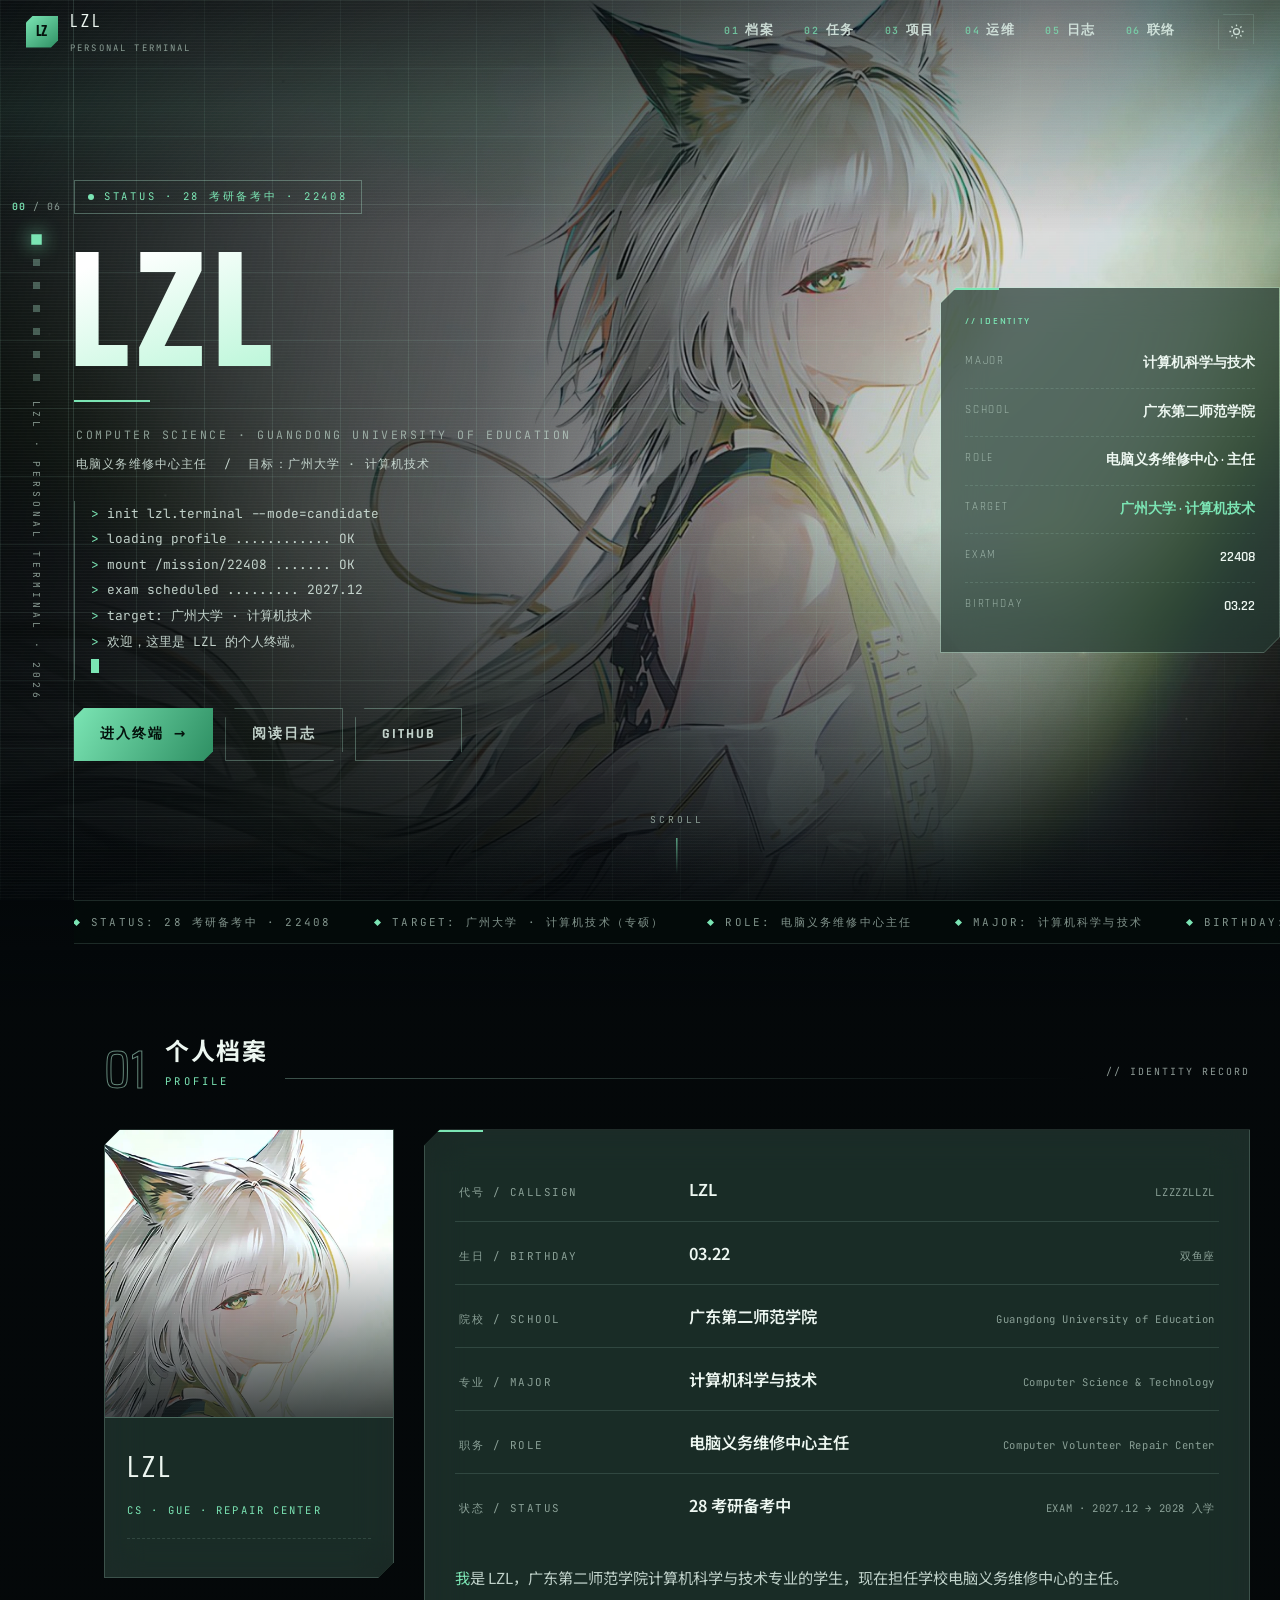
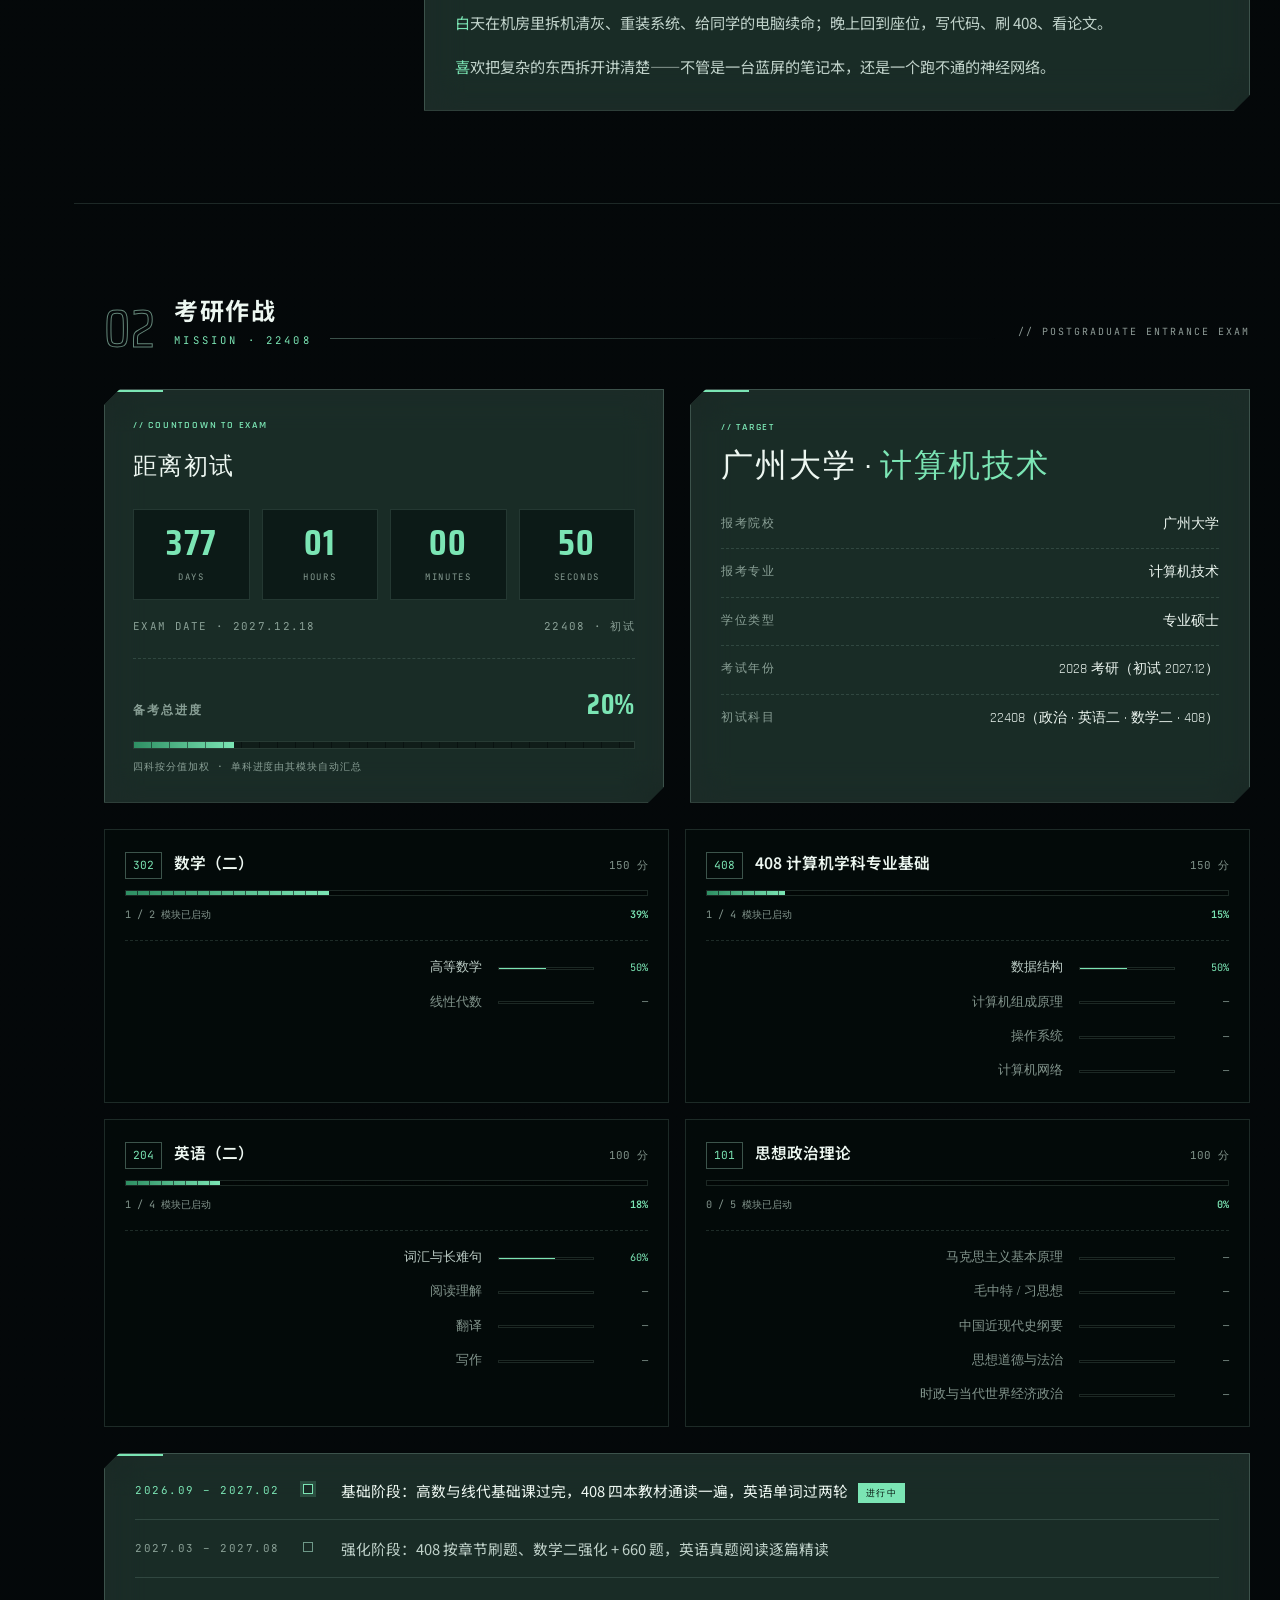
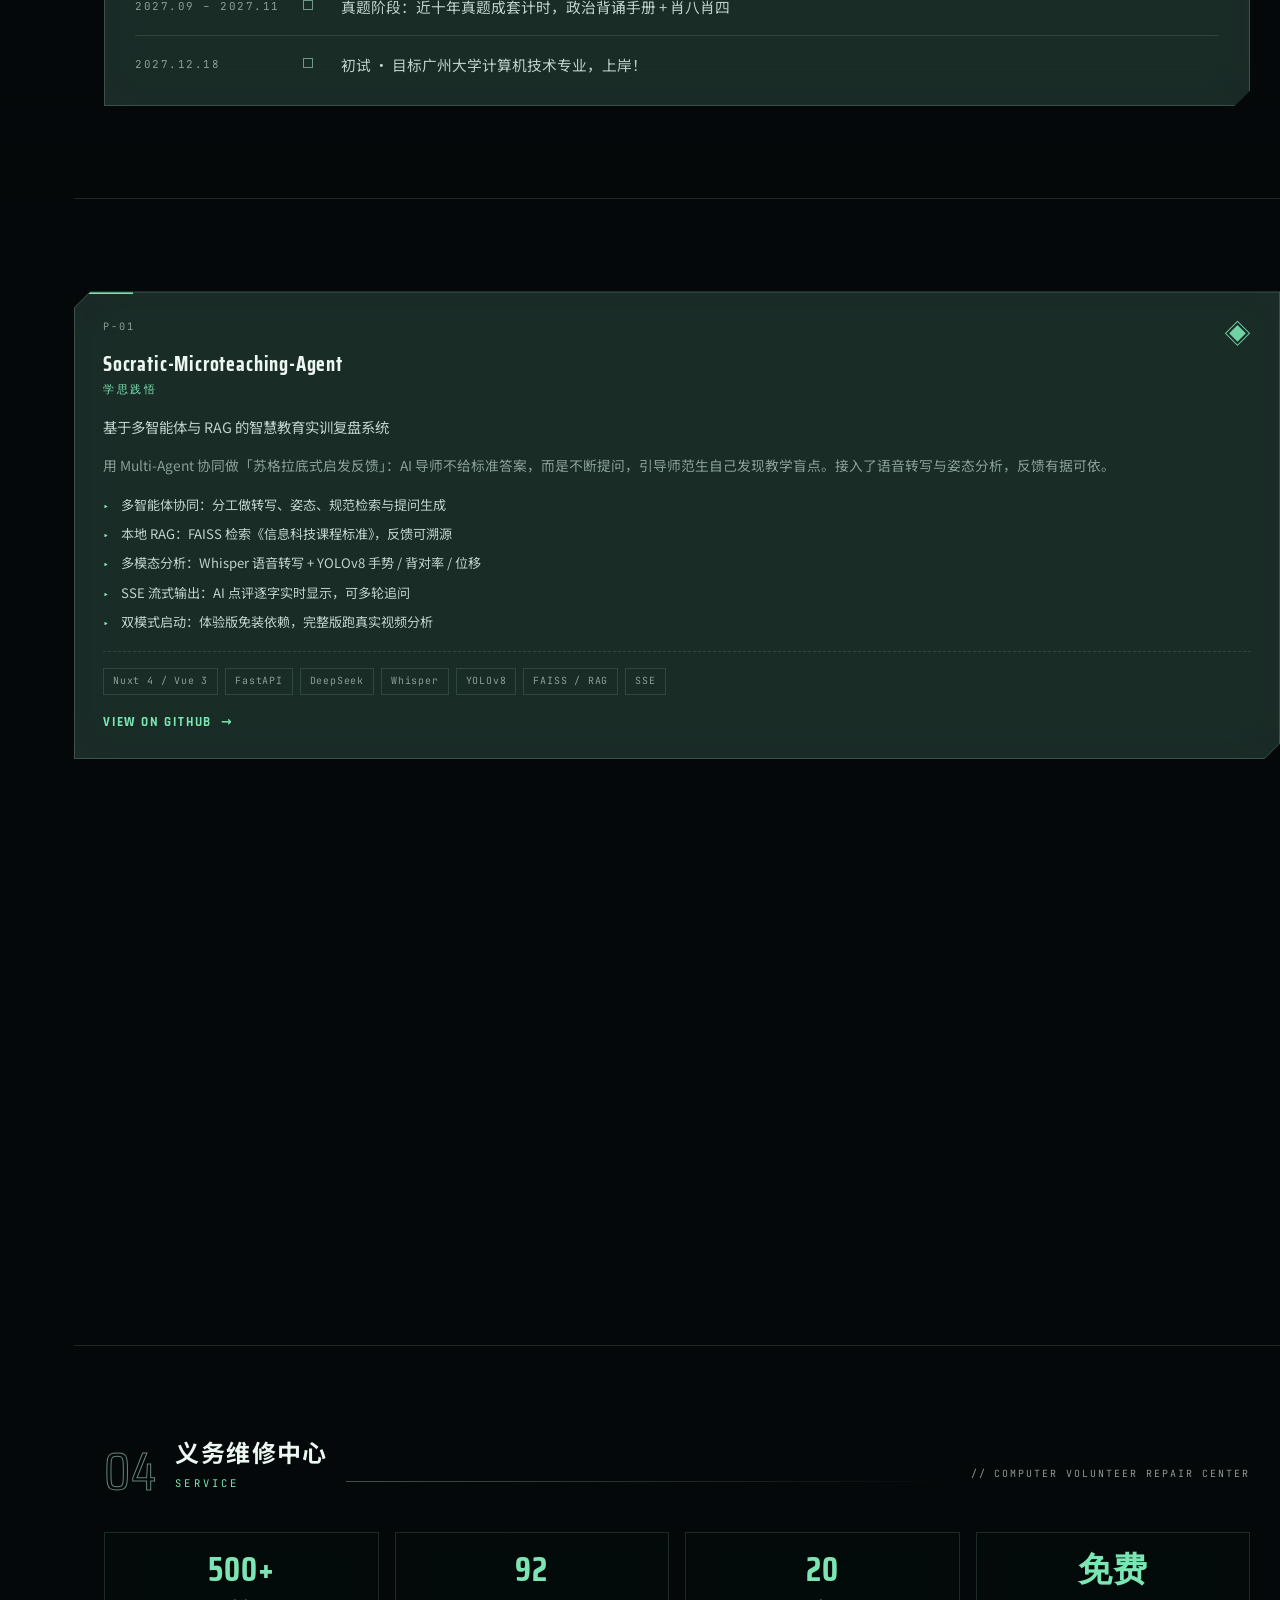
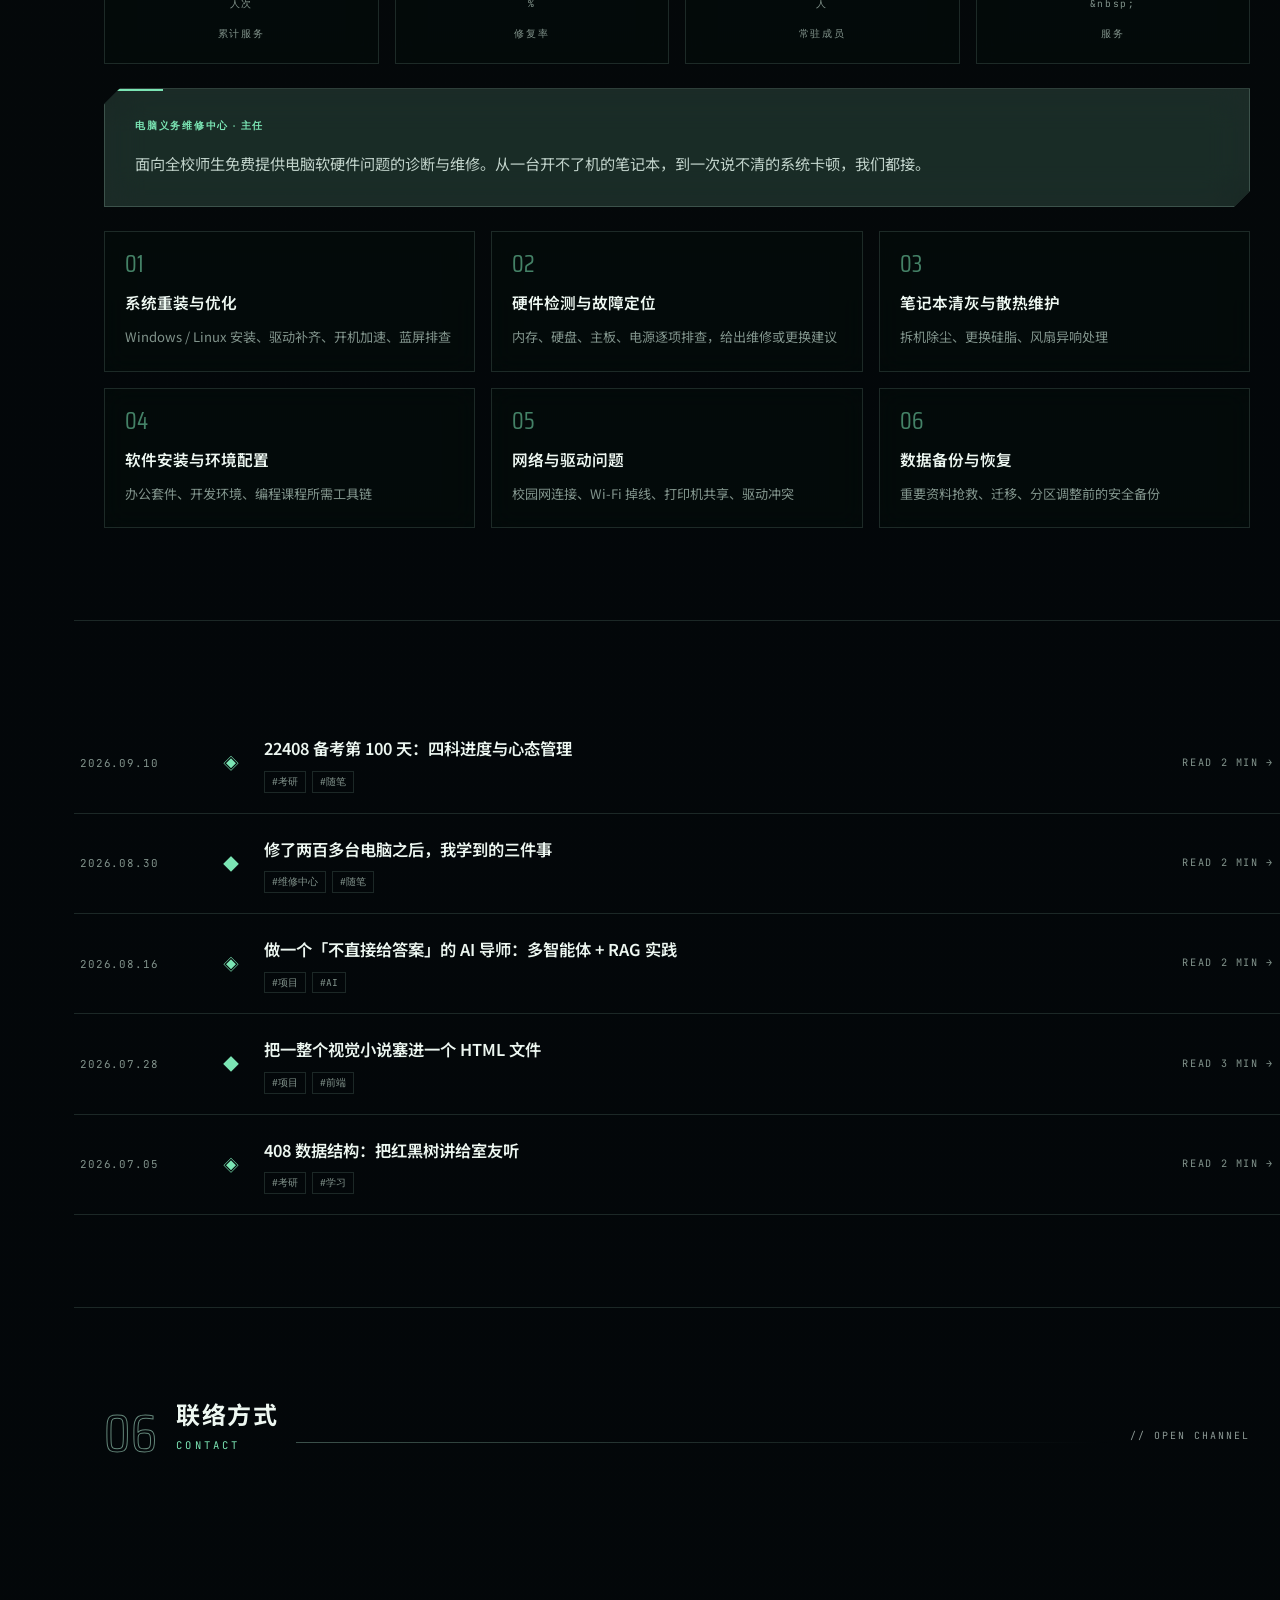
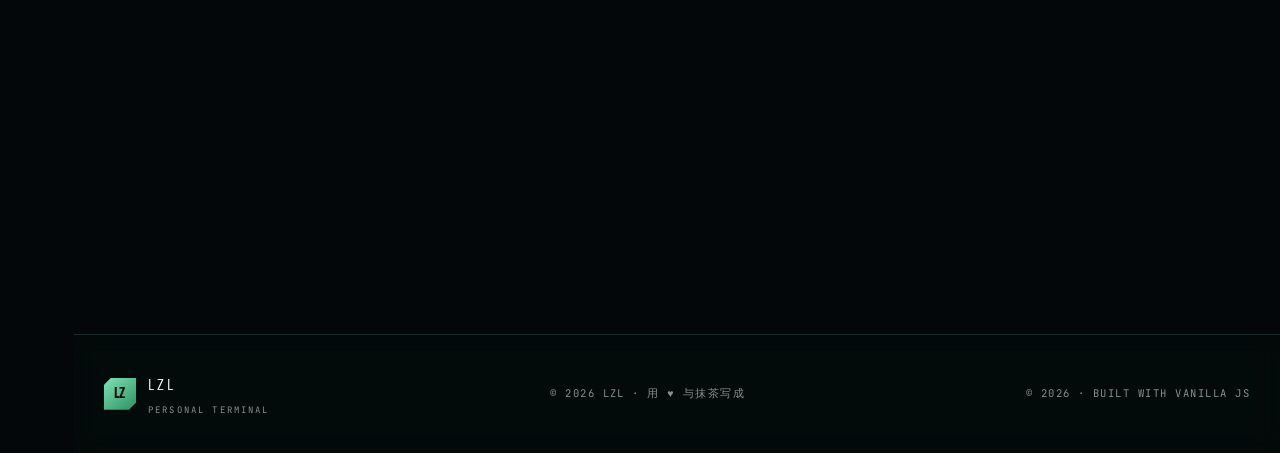
==== index.html @ 6a02e713 "Add files via upload" ====
<!DOCTYPE html>
<html lang="zh-CN" data-theme="dark">
<head>
<meta charset="UTF-8">
<meta name="viewport" content="width=device-width,initial-scale=1">
<title>LZL · 个人终端 — 计算机科学与技术 / 考研 22408 / 电脑义务维修中心</title>
<meta name="description" content="LZL 的个人主页与博客：广东第二师范学院计算机科学与技术专业，电脑义务维修中心主任，正在备考 22408，目标广州大学计算机技术。">
<meta name="theme-color" content="#04080a">
<link rel="icon" href="data:image/svg+xml,%3Csvg xmlns='http://www.w3.org/2000/svg' viewBox='0 0 32 32'%3E%3Crect width='32' height='32' fill='%2304080a'/%3E%3Ctext x='16' y='22' font-family='monospace' font-size='13' font-weight='700' fill='%237BE5B4' text-anchor='middle'%3ELZ%3C/text%3E%3C/svg%3E">
<link rel="preconnect" href="https://fonts.googleapis.com">
<link rel="preconnect" href="https://fonts.gstatic.com" crossorigin>
<link rel="stylesheet" href="https://fonts.googleapis.com/css2?family=Saira+Condensed:wght@500;600;700&family=Rajdhani:wght@400;500;600;700&family=Noto+Sans+SC:wght@300;400;500;700&family=JetBrains+Mono:wght@400;500&display=swap" media="print" onload="this.media='all'">
<link rel="stylesheet" href="assets/css/style.css">
</head>
<body>

<!-- 启动遮罩 -->
<div class="boot" id="boot">
  <div class="boot__in">
    <div class="boot__logo">LZL</div>
    <div class="boot__sub">PERSONAL TERMINAL · SYSTEM BOOT</div>
    <div class="boot__bar"><i id="boot-bar"></i></div>
    <div class="boot__pct"><span>LOADING</span><span id="boot-pct">000%</span></div>
    <div class="boot__log" id="boot-log"></div>
  </div>
</div>

<!-- 背景 -->
<div class="bgv"><img class="bgv__media" src="assets/img/poster.webp" alt=""></div>
<div class="veil"></div>
<div class="scrim"></div>
<div class="fx"></div>
<div class="grain"></div>
<div class="sweep"></div>
<div class="scroll-line" id="scroll-line"></div>

<!-- 顶栏 -->
<nav class="top">
  <a class="brand" href="index.html">
    <span class="brand__mark">LZ</span>
    <span><span class="brand__t">LZL</span><span class="brand__s">PERSONAL TERMINAL</span></span>
  </a>
  <div class="top__nav" id="nav">
    <a class="top__link" href="#profile"><em>01</em>档案</a>
    <a class="top__link" href="#mission"><em>02</em>任务</a>
    <a class="top__link" href="#projects"><em>03</em>项目</a>
    <a class="top__link" href="#service"><em>04</em>运维</a>
    <a class="top__link" href="#log"><em>05</em>日志</a>
    <a class="top__link" href="#contact"><em>06</em>联络</a>
  </div>
  <div class="top__tools">
    <button class="tbtn" data-theme-toggle aria-label="切换主题"></button>
    <button class="tbtn burger" id="burger" aria-label="菜单">
      <svg width="17" height="17" viewBox="0 0 24 24" fill="none" stroke="currentColor" stroke-width="2"><path d="M3 6h18M3 12h18M3 18h18"/></svg>
    </button>
  </div>
</nav>

<!-- 左侧导轨 -->
<aside class="rail">
  <div class="rail__no" id="rail-no"><b>00</b> / 06</div>
  <div class="rail__dots" id="rail-dots"></div>
  <div class="rail__v">LZL · PERSONAL TERMINAL · 2026</div>
</aside>

<main>

  <!-- 00 首屏 -->
  <section class="hero" id="top" data-sec data-label="首页">
    <div class="wrap hero__grid">
      <div>
        <div class="hero__tag"><i></i>STATUS · 28 考研备考中 · 22408</div>
        <h1 class="hero__name">LZL</h1>
        <div class="hero__line"></div>
        <div class="hero__sub">COMPUTER SCIENCE · GUANGDONG UNIVERSITY OF EDUCATION</div>
        <div class="hero__sub" style="margin-top:8px;color:var(--ink-2);letter-spacing:.1em">
          电脑义务维修中心主任 &nbsp;/&nbsp; 目标：广州大学 · 计算机技术
        </div>
        <div class="hero__term" id="term" style="margin-top:26px"></div>
        <div class="hero__act">
          <a class="btn btn--p" href="#profile">进入终端 <span>→</span></a>
          <a class="btn btn--g" href="posts.html">阅读日志</a>
          <a class="btn btn--g" href="https://github.com/LZZZZLLZL" target="_blank" rel="noopener" data-github>GitHub</a>
        </div>
      </div>
      <aside class="hero__aside">
        <div class="panel">
          <div class="panel__in hero__card">
            <div class="caps" style="font-size:.62rem;color:var(--acc);margin-bottom:10px">// IDENTITY</div>
            <div id="hero-rows"></div>
          </div>
        </div>
      </aside>
    </div>
    <div class="hero__scroll">SCROLL<i></i></div>
  </section>

  <!-- 信息条 -->
  <div class="ticker"><div class="ticker__track" data-ticker></div></div>

  <!-- 01 档案 -->
  <section class="sec" id="profile" data-sec data-label="档案">
    <div class="wrap">
      <div class="sec-head rv">
        <span class="sec-head__no">01</span>
        <div class="sec-head__t">
          <h2 class="sec-head__cn">个人档案</h2>
          <div class="sec-head__en">PROFILE</div>
        </div>
        <span class="sec-head__rule"></span>
        <span class="sec-head__meta">// IDENTITY RECORD</span>
      </div>

      <div class="profile">
        <div class="idcard panel rv">
          <div class="panel__in">
            <div class="idcard__av"><img src="assets/img/avatar.webp" alt="LZL 的头像"></div>
            <div class="idcard__body">
              <div class="idcard__name">LZL</div>
              <div class="idcard__role">CS · GUE · REPAIR CENTER</div>
              <div class="idcard__meta" id="idcard-meta"></div>
            </div>
          </div>
        </div>

        <div class="panel rv">
          <div class="panel__in">
            <div class="rows" id="profile-rows"></div>
            <div class="bio" id="profile-bio"></div>
          </div>
        </div>
      </div>
    </div>
  </section>

  <!-- 02 任务 -->
  <section class="sec" id="mission" data-sec data-label="任务">
    <div class="wrap">
      <div class="sec-head rv">
        <span class="sec-head__no">02</span>
        <div class="sec-head__t">
          <h2 class="sec-head__cn">考研作战</h2>
          <div class="sec-head__en">MISSION · 22408</div>
        </div>
        <span class="sec-head__rule"></span>
        <span class="sec-head__meta">// POSTGRADUATE ENTRANCE EXAM</span>
      </div>

      <div class="mission-top">
        <div class="panel rv">
          <div class="panel__in countdown">
            <div class="caps" style="font-size:.62rem;color:var(--acc)">// COUNTDOWN TO EXAM</div>
            <div style="font-family:var(--f-display);font-size:1.5rem;letter-spacing:.06em;margin-top:10px">距离初试</div>
            <div class="cd">
              <div class="cd__u"><b id="cd-d">000</b><span>DAYS</span></div>
              <div class="cd__u"><b id="cd-h">00</b><span>HOURS</span></div>
              <div class="cd__u"><b id="cd-m">00</b><span>MINUTES</span></div>
              <div class="cd__u"><b id="cd-s">00</b><span>SECONDS</span></div>
            </div>
            <div class="cd__date" id="cd-date"></div>

            <div class="overall">
              <div class="overall__top"><span>备考总进度</span><b id="ov-pct">0%</b></div>
              <div class="overall__bar"><i id="ov-bar"></i></div>
              <div class="overall__note">四科按分值加权 · 单科进度由其模块自动汇总</div>
            </div>
          </div>
        </div>

        <div class="panel rv">
          <div class="panel__in target">
            <div class="caps" style="font-size:.62rem;color:var(--acc)">// TARGET</div>
            <div class="target__big" id="target-big" style="margin:10px 0 16px"></div>
            <div id="target-rows"></div>
          </div>
        </div>
      </div>

      <div class="subjects" id="subjects"></div>

      <div class="panel rv" style="margin-top:26px">
        <div class="panel__in" style="padding:8px 30px 12px">
          <div class="miles" id="miles" style="margin-top:0"></div>
        </div>
      </div>
    </div>
  </section>

  <!-- 03 项目 -->
  <section class="sec" id="projects" data-sec data-label="项目">
    <div class="wrap">
      <div class="sec-head rv">
        <span class="sec-head__no">03</span>
        <div class="sec-head__t">
          <h2 class="sec-head__cn">开源项目</h2>
          <div class="sec-head__en">PROJECTS</div>
        </div>
        <span class="sec-head__rule"></span>
        <span class="sec-head__meta">// GITHUB · LZZZZLLZL</span>
      </div>
      <div class="projects" id="projects"></div>
    </div>
  </section>

  <!-- 04 运维 -->
  <section class="sec" id="service" data-sec data-label="运维">
    <div class="wrap">
      <div class="sec-head rv">
        <span class="sec-head__no">04</span>
        <div class="sec-head__t">
          <h2 class="sec-head__cn">义务维修中心</h2>
          <div class="sec-head__en">SERVICE</div>
        </div>
        <span class="sec-head__rule"></span>
        <span class="sec-head__meta">// COMPUTER VOLUNTEER REPAIR CENTER</span>
      </div>

      <div class="svc-stats" id="svc-stats"></div>

      <div class="panel rv" style="margin-bottom:24px">
        <div class="panel__in">
          <div class="caps" style="font-size:.62rem;color:var(--acc)" id="svc-org"></div>
          <p style="font-size:.95rem;color:var(--ink-2);margin-top:12px;line-height:2" id="svc-intro"></p>
        </div>
      </div>

      <div class="svc-grid" id="svc-grid"></div>
    </div>
  </section>

  <!-- 05 日志 -->
  <section class="sec" id="log" data-sec data-label="日志">
    <div class="wrap">
      <div class="sec-head rv">
        <span class="sec-head__no">05</span>
        <div class="sec-head__t">
          <h2 class="sec-head__cn">个人日志</h2>
          <div class="sec-head__en">LOG</div>
        </div>
        <span class="sec-head__rule"></span>
        <a class="sec-head__meta" href="posts.html" style="color:var(--acc);text-decoration:none">ALL RECORDS →</a>
      </div>
      <div class="panel rv">
        <div class="panel__in" style="padding:8px 24px">
          <div class="log" id="log"></div>
        </div>
      </div>
    </div>
  </section>

  <!-- 06 联络 -->
  <section class="sec" id="contact" data-sec data-label="联络">
    <div class="wrap">
      <div class="sec-head rv">
        <span class="sec-head__no">06</span>
        <div class="sec-head__t">
          <h2 class="sec-head__cn">联络方式</h2>
          <div class="sec-head__en">CONTACT</div>
        </div>
        <span class="sec-head__rule"></span>
        <span class="sec-head__meta">// OPEN CHANNEL</span>
      </div>

      <div class="contact">
        <div class="panel rv">
          <div class="panel__in">
            <div class="ct__big">一起上岸，<br>或者<em>一起修电脑</em>。</div>
            <p class="ct__p">
              如果你也在备考 22408、也想聊聊多智能体怎么落地、或者你的笔记本突然开不了机——
              都欢迎找我。维修中心的问题我都接，考研的问题我们一起想办法。
            </p>
            <div class="hero__act" style="margin-top:22px">
              <a class="btn btn--p" href="https://github.com/LZZZZLLZL" target="_blank" rel="noopener" data-github>GitHub <span>→</span></a>
              <a class="btn btn--g" href="mailto:lzzzzllzl@example.com">发邮件</a>
            </div>
          </div>
        </div>

        <div class="links">
          <a class="link cell rv" href="https://github.com/LZZZZLLZL" target="_blank" rel="noopener" data-github>
            <svg width="20" height="20" viewBox="0 0 24 24" fill="currentColor"><path d="M12 .5C5.7.5.5 5.7.5 12c0 5.1 3.3 9.4 7.9 10.9.6.1.8-.2.8-.5v-2c-3.2.7-3.9-1.4-3.9-1.4-.5-1.3-1.3-1.7-1.3-1.7-1.1-.7.1-.7.1-.7 1.2.1 1.8 1.2 1.8 1.2 1 1.8 2.8 1.3 3.5 1 .1-.8.4-1.3.8-1.6-2.6-.3-5.3-1.3-5.3-5.8 0-1.3.5-2.3 1.2-3.2-.1-.3-.5-1.5.1-3.1 0 0 1-.3 3.3 1.2a11 11 0 0 1 6 0C17.7 4.6 18.7 5 18.7 5c.6 1.6.2 2.8.1 3.1.8.9 1.2 1.9 1.2 3.2 0 4.5-2.7 5.5-5.3 5.8.4.4.8 1.1.8 2.2v3.3c0 .3.2.6.8.5 4.6-1.5 7.9-5.8 7.9-10.9C23.5 5.7 18.3.5 12 .5Z"/></svg>
            <span><b>GitHub</b><small>LZZZZLLZL</small></span>
          </a>
          <a class="link cell rv" href="posts.html?tag=考研">
            <svg width="20" height="20" viewBox="0 0 24 24" fill="none" stroke="currentColor" stroke-width="1.8"><path d="M4 5.5A2.5 2.5 0 0 1 6.5 3H20v15H6.5A2.5 2.5 0 0 0 4 20.5v-15Z"/><path d="M4 20.5A2.5 2.5 0 0 1 6.5 18H20v3H6.5A2.5 2.5 0 0 1 4 20.5Z"/></svg>
            <span><b>考研日志</b><small>22408 · 备考记录</small></span>
          </a>
          <a class="link cell rv" href="posts.html?tag=项目">
            <svg width="20" height="20" viewBox="0 0 24 24" fill="none" stroke="currentColor" stroke-width="1.8"><path d="m8 6-5 6 5 6M16 6l5 6-5 6"/></svg>
            <span><b>项目手记</b><small>开发过程与踩坑</small></span>
          </a>
          <a class="link cell rv" href="posts.html">
            <svg width="20" height="20" viewBox="0 0 24 24" fill="none" stroke="currentColor" stroke-width="1.8"><path d="M4 6h16M4 12h16M4 18h10"/></svg>
            <span><b>全部日志</b><small>ALL RECORDS</small></span>
          </a>
        </div>
      </div>
    </div>
  </section>

  <footer class="foot">
    <div class="wrap foot__row">
      <div class="brand">
        <span class="brand__mark">LZ</span>
        <span><span class="brand__t" style="font-size:1rem">LZL</span><span class="brand__s">PERSONAL TERMINAL</span></span>
      </div>
      <div class="foot__t" id="foot-note"></div>
      <div class="foot__t">© <span id="year">2026</span> · BUILT WITH VANILLA JS</div>
    </div>
  </footer>

</main>

<button class="totop" aria-label="回到顶部">
  <svg width="18" height="18" viewBox="0 0 24 24" fill="none" stroke="currentColor" stroke-width="2.2" stroke-linecap="round" stroke-linejoin="round"><path d="M12 19V5M5 12l7-7 7 7"/></svg>
</button>

<script src="assets/js/data.js"></script>
<script src="assets/js/markdown.js"></script>
<script src="assets/js/app.js"></script>
</body>
</html>
---- assets/css/style.css ----
/* ============================================================
   LZL · BLOG  —  TECH / HUD 设计系统
   参考明日方舟官网的切角面板、HUD 描边、扫描线与技术标注
   底色黑 + 白字 + 凯尔希绿，毛玻璃保留
   ============================================================ */

/* ---------- 1. 设计令牌 ---------- */
:root{
  color-scheme: dark;

  --base:#04080a;
  --base-2:#070e11;

  --ink:#EDF7F1;
  --ink-2:rgba(224,242,233,.84);
  --ink-3:rgba(203,228,215,.63);

  --acc:#7BE5B4;
  --acc-2:#BDF7DA;
  --acc-deep:#2E8F63;

  --line:rgba(180,240,215,.14);
  --line-2:rgba(180,240,215,.32);
  --line-3:rgba(180,240,215,.55);

  /* 深色磨砂：壁纸高光区是接近纯白的，玻璃必须自带暗底，
     否则浅色文字会被背景吃掉（这是第一版踩的坑） */
  --glass:rgba(5,14,12,.56);
  --glass-2:rgba(8,20,17,.72);

  --shadow:0 24px 60px -30px rgba(0,0,0,.9);
  --glow:0 0 0 1px rgba(123,229,180,.2), 0 0 34px -10px rgba(123,229,180,.45);

  --cut:16px;
  --cut-in:15px;
  --clip:polygon(0 var(--cut), var(--cut) 0, 100% 0, 100% calc(100% - var(--cut)), calc(100% - var(--cut)) 100%, 0 100%);
  --clip-in:polygon(0 var(--cut-in), var(--cut-in) 0, 100% 0, 100% calc(100% - var(--cut-in)), calc(100% - var(--cut-in)) 100%, 0 100%);

  --veil:rgba(4,8,10,.62);
  --veil-x:rgba(4,8,10,.94);
  --dim:.55;

  --f-display:"Saira Condensed","Rajdhani","PingFang SC","Microsoft YaHei",sans-serif;
  --f-ui:"Rajdhani","PingFang SC","Microsoft YaHei",system-ui,sans-serif;
  --f-cn:"Noto Sans SC","PingFang SC","Hiragino Sans GB","Microsoft YaHei",sans-serif;
  --f-mono:"JetBrains Mono",ui-monospace,SFMono-Regular,Menlo,monospace;

  --ease:cubic-bezier(.22,.61,.36,1);
  --rail:74px;
}

/* 白昼模式：白玻璃 + 深绿字，保留同一套几何 */
[data-theme="light"]{
  color-scheme: light;
  --base:#eef4f0;
  --base-2:#e6efea;
  --ink:#0E1F18;
  --ink-2:rgba(14,31,24,.84);
  --ink-3:rgba(14,31,24,.6);
  --acc:#1E8E5E;
  --acc-2:#12694A;
  --acc-deep:#0B4A33;
  --line:rgba(18,80,55,.16);
  --line-2:rgba(18,80,55,.32);
  --line-3:rgba(18,80,55,.55);
  --glass:rgba(255,255,255,.62);
  --glass-2:rgba(255,255,255,.8);
  --shadow:0 24px 60px -34px rgba(10,40,28,.5);
  --glow:0 0 0 1px rgba(30,142,94,.25), 0 0 34px -12px rgba(30,142,94,.4);
  --veil:rgba(238,244,240,.5);
  --veil-x:rgba(238,244,240,.9);
  --dim:.12;
}

/* ---------- 2. 基础 ---------- */
*,*::before,*::after{box-sizing:border-box}
html{scroll-behavior:smooth;scroll-padding-top:74px;height:100%}
/* 只给 html 定高；body 必须保持 min-height，否则 body 的盒子被锁在视口高度，
   .scrim（absolute + inset:0）就只有一屏高，往下滚等于没有暗纱 */
body{min-height:100%}
body{
  margin:0;
  background:var(--base);
  color:var(--ink);
  font-family:var(--f-cn);
  font-size:16px;
  line-height:1.85;
  overflow-x:clip;
  position:relative;
  -webkit-font-smoothing:antialiased;
  text-rendering:optimizeLegibility;
}
img,video{max-width:100%;display:block;border:0}
a{color:inherit;text-decoration:none}
button{font:inherit;color:inherit;background:none;border:0;cursor:pointer}
h1,h2,h3,h4{margin:0;line-height:1.2;font-weight:700}
p{margin:0}
ul,ol{margin:0;padding:0}
::selection{background:var(--acc);color:#04120c}
:focus-visible{outline:2px solid var(--acc);outline-offset:2px}

.mono{font-family:var(--f-mono)}
.ui{font-family:var(--f-ui)}
.caps{text-transform:uppercase;letter-spacing:.18em;font-family:var(--f-ui);font-weight:600}

/* 滚动条 */
::-webkit-scrollbar{width:10px;height:10px}
::-webkit-scrollbar-track{background:rgba(0,0,0,.3)}
::-webkit-scrollbar-thumb{background:var(--line-2);border:2px solid transparent;background-clip:content-box;border-radius:99px}
::-webkit-scrollbar-thumb:hover{background:var(--acc);background-clip:content-box}

/* ---------- 3. 背景层 ---------- */
.bgv{position:fixed;inset:0;z-index:-6;overflow:hidden;background:var(--base)}
.bgv__media{
  position:absolute;inset:0;width:100%;height:100%;object-fit:cover;object-position:center 38%;
  filter:brightness(.86) saturate(1.06) contrast(1.02);
  transform:scale(1.04);
}
[data-theme="light"] .bgv__media{filter:brightness(1.02) saturate(1.02)}

/* 遮罩：左侧压暗保证文字可读，右侧留出人物 */
.veil{
  position:fixed;inset:0;z-index:-5;pointer-events:none;
  background:
    linear-gradient(100deg, var(--veil-x) 0%, var(--veil) 38%, transparent 72%),
    linear-gradient(0deg, var(--veil-x) 0%, transparent 42%),
    linear-gradient(180deg, rgba(4,8,10,.5) 0%, transparent 26%);
  transition:background .5s var(--ease);
}
[data-theme="light"] .veil{
  background:
    linear-gradient(100deg, var(--veil-x) 0%, var(--veil) 40%, transparent 74%),
    linear-gradient(0deg, var(--veil-x) 0%, transparent 44%),
    linear-gradient(180deg, rgba(238,244,240,.6) 0%, transparent 28%);
}

/* 内容暗纱：跟随文档（absolute 而非 fixed），首屏保持明亮让角色完整露出，
   滚过首屏后压暗壁纸，正文才读得清。fixed 会一直糊住视口，这里必须用 absolute。 */
.scrim{
  position:absolute;inset:0;z-index:-4;pointer-events:none;
  background:linear-gradient(180deg,
    rgba(4,8,10,0) 0,
    rgba(4,8,10,0) 92vh,
    rgba(4,8,10,.74) 112vh,
    rgba(4,8,10,.76) 100%);
}
[data-theme="light"] .scrim{
  background:linear-gradient(180deg,
    rgba(238,244,240,0) 0,
    rgba(238,244,240,0) 92vh,
    rgba(238,244,240,.82) 112vh,
    rgba(238,244,240,.86) 100%);
}

/* HUD 装饰层：网格 + 扫描线 + 噪点 */
.fx{position:fixed;inset:0;z-index:-3;pointer-events:none;overflow:hidden}
.fx::before{
  content:"";position:absolute;inset:0;
  background-image:
    linear-gradient(var(--line) 1px, transparent 1px),
    linear-gradient(90deg, var(--line) 1px, transparent 1px);
  background-size:68px 68px;
  -webkit-mask-image:radial-gradient(120% 90% at 30% 45%, #000 20%, transparent 78%);
  mask-image:radial-gradient(120% 90% at 30% 45%, #000 20%, transparent 78%);
  opacity:.75;
}
.fx::after{
  content:"";position:absolute;inset:0;
  background:repeating-linear-gradient(180deg, rgba(255,255,255,.028) 0 1px, transparent 1px 3px);
  mix-blend-mode:overlay;
}
.grain{
  position:fixed;inset:0;z-index:-2;pointer-events:none;opacity:.05;mix-blend-mode:overlay;
  background-image:url("data:image/svg+xml,%3Csvg xmlns='http://www.w3.org/2000/svg' width='180' height='180'%3E%3Cfilter id='n'%3E%3CfeTurbulence type='fractalNoise' baseFrequency='.85' numOctaves='3'/%3E%3C/filter%3E%3Crect width='100%25' height='100%25' filter='url(%23n)'/%3E%3C/svg%3E");
}
/* 扫描扫掠 */
.sweep{
  position:fixed;left:0;right:0;height:220px;z-index:-1;pointer-events:none;
  background:linear-gradient(180deg, transparent, rgba(123,229,180,.07), transparent);
  animation:sweepMove 9s linear infinite;
}
@keyframes sweepMove{0%{top:-240px}100%{top:100%}}

/* ---------- 4. 启动遮罩 ---------- */
.boot{
  position:fixed;inset:0;z-index:200;background:var(--base);
  display:grid;place-items:center;transition:opacity .7s var(--ease), visibility .7s;
}
.boot.is-done{opacity:0;visibility:hidden}
.boot__in{width:min(560px,84vw);text-align:center}
.boot__logo{font-family:var(--f-display);font-size:3.2rem;letter-spacing:.36em;color:var(--ink);margin-bottom:6px}
.boot__sub{font-family:var(--f-mono);font-size:.68rem;letter-spacing:.32em;color:var(--ink-3);margin-bottom:34px}
.boot__bar{height:2px;background:var(--line);position:relative;overflow:hidden}
.boot__bar i{position:absolute;inset:0 100% 0 0;background:linear-gradient(90deg,var(--acc-deep),var(--acc));transition:right .25s linear}
.boot__pct{
  display:flex;justify-content:space-between;margin-top:12px;
  font-family:var(--f-mono);font-size:.68rem;letter-spacing:.2em;color:var(--ink-3);
}
.boot__log{margin-top:26px;text-align:left;font-family:var(--f-mono);font-size:.7rem;color:var(--acc);height:5.4em;overflow:hidden;line-height:1.8}
.boot__log div{opacity:0;animation:logIn .3s var(--ease) forwards}
@keyframes logIn{to{opacity:1}}

/* ---------- 5. 顶栏 ---------- */
.top{
  position:fixed;top:0;left:0;right:0;z-index:100;height:64px;
  display:flex;align-items:center;gap:20px;padding:0 26px;
  transition:background .35s var(--ease), border-color .35s;
  border-bottom:1px solid transparent;
}
.top.is-stuck{
  background:color-mix(in srgb, var(--base) 78%, transparent);
  backdrop-filter:blur(18px) saturate(1.4);
  -webkit-backdrop-filter:blur(18px) saturate(1.4);
  border-bottom-color:var(--line);
}
.brand{display:flex;align-items:center;gap:12px;flex:none}
.brand__mark{
  width:32px;height:32px;flex:none;display:grid;place-items:center;
  clip-path:polygon(0 7px, 7px 0, 100% 0, 100% calc(100% - 7px), calc(100% - 7px) 100%, 0 100%);
  background:linear-gradient(140deg,var(--acc),var(--acc-deep));
  color:#04120c;font-family:var(--f-display);font-size:.9rem;font-weight:700;letter-spacing:.02em;
}
.brand__t{font-family:var(--f-display);font-size:1.16rem;letter-spacing:.2em;line-height:1}
.brand__s{font-family:var(--f-mono);font-size:.56rem;letter-spacing:.24em;color:var(--ink-3);display:block;margin-top:4px}
.top__nav{display:flex;gap:2px;margin-left:auto;align-items:center}
.top__link{
  position:relative;padding:8px 14px;font-family:var(--f-ui);font-weight:600;font-size:.82rem;
  letter-spacing:.12em;color:var(--ink-2);transition:.25s var(--ease);white-space:nowrap;
}
.top__link em{font-style:normal;font-family:var(--f-mono);font-size:.62rem;color:var(--acc);margin-right:6px;opacity:.75}
.top__link::after{
  content:"";position:absolute;left:14px;right:14px;bottom:2px;height:1px;
  background:var(--acc);transform:scaleX(0);transform-origin:left;transition:transform .3s var(--ease);
}
.top__link:hover{color:var(--ink)}
.top__link:hover::after,.top__link.is-on::after{transform:scaleX(1)}
.top__link.is-on{color:var(--acc)}
.top__tools{display:flex;gap:8px;align-items:center;margin-left:8px}
.tbtn{
  width:36px;height:36px;display:grid;place-items:center;color:var(--ink-2);
  border:1px solid var(--line);transition:.25s var(--ease);
  clip-path:polygon(0 6px,6px 0,100% 0,100% calc(100% - 6px),calc(100% - 6px) 100%,0 100%);
}
.tbtn:hover{color:var(--acc);border-color:var(--acc);background:var(--glass)}
.burger{display:none}

/* 顶部进度线 */
.scroll-line{position:fixed;top:0;left:0;height:2px;z-index:120;background:linear-gradient(90deg,var(--acc-deep),var(--acc));width:0;box-shadow:0 0 12px var(--acc)}

/* ---------- 6. 左侧竖导轨 ---------- */
.rail{
  position:fixed;left:0;top:0;bottom:0;width:var(--rail);z-index:90;
  display:flex;flex-direction:column;align-items:center;justify-content:center;gap:18px;
  border-right:1px solid var(--line);pointer-events:none;
}
.rail__v{
  writing-mode:vertical-rl;font-family:var(--f-mono);font-size:.6rem;letter-spacing:.42em;
  color:var(--ink-3);text-transform:uppercase;
}
.rail__dots{display:flex;flex-direction:column;gap:12px;pointer-events:auto}
.rail__dot{
  width:22px;display:grid;place-items:center;gap:5px;padding:2px 0;
}
.rail__dot i{width:7px;height:7px;background:var(--line-2);transition:.3s var(--ease);display:block}
.rail__dot span{display:none}
.rail__dot:hover i{background:var(--acc);transform:scale(1.4)}
.rail__dot.is-on i{background:var(--acc);box-shadow:0 0 12px var(--acc);transform:scale(1.5)}
.rail__no{font-family:var(--f-mono);font-size:.62rem;color:var(--ink-3);letter-spacing:.1em}
.rail__no b{color:var(--acc);font-weight:600}

/* ---------- 7. 布局 ---------- */
main{padding-left:var(--rail)}
.wrap{width:min(1180px,100% - 60px);margin-inline:auto}
.sec{padding:92px 0;position:relative}
.sec + .sec{border-top:1px solid var(--line)}

.sec-head{display:flex;align-items:flex-end;gap:18px;margin-bottom:38px}
.sec-head__no{
  font-family:var(--f-display);font-size:3.4rem;line-height:.82;color:transparent;
  -webkit-text-stroke:1px var(--line-3);flex:none;letter-spacing:.02em;
}
.sec-head__t{flex:none}
.sec-head__cn{font-size:1.5rem;letter-spacing:.06em}
.sec-head__en{font-family:var(--f-mono);font-size:.66rem;letter-spacing:.3em;color:var(--acc);margin-top:7px}
.sec-head__rule{flex:1;height:1px;background:linear-gradient(90deg,var(--line-2),transparent);margin-bottom:12px}
.sec-head__meta{font-family:var(--f-mono);font-size:.62rem;letter-spacing:.2em;color:var(--ink-2);opacity:.75;margin-bottom:10px;white-space:nowrap}

/* ---------- 8. 面板 ---------- */
.panel{
  position:relative;padding:1px;background:var(--line-2);
  clip-path:var(--clip);box-shadow:var(--shadow);
}
.panel__in{
  background:var(--glass);
  backdrop-filter:blur(18px) saturate(1.35);
  -webkit-backdrop-filter:blur(18px) saturate(1.35);
  clip-path:var(--clip-in);
  height:100%;padding:28px 30px;position:relative;overflow:hidden;
}
.panel__in::before{
  content:"";position:absolute;left:0;top:0;width:58px;height:2px;background:var(--acc);
}
.panel:hover{background:var(--line-3)}

/* 观测角标（用于非切角元素） */
.cell{
  position:relative;border:1px solid var(--line);background:var(--glass);
  backdrop-filter:blur(12px);-webkit-backdrop-filter:blur(12px);
  padding:18px 20px;transition:.3s var(--ease);
}
.cell::before,.cell::after{
  content:"";position:absolute;width:9px;height:9px;border:1px solid var(--acc);opacity:0;transition:.3s var(--ease);
}
.cell::before{left:-1px;top:-1px;border-right:0;border-bottom:0}
.cell::after{right:-1px;bottom:-1px;border-left:0;border-top:0}
.cell:hover{border-color:var(--line-2);background:var(--glass-2);transform:translateY(-2px)}
.cell:hover::before,.cell:hover::after{opacity:1}

/* ---------- 9. 首屏 ---------- */
.hero{min-height:100svh;display:flex;align-items:center;padding:110px 0 70px;position:relative}
.hero__grid{display:grid;grid-template-columns:minmax(0,1fr) 340px;gap:44px;align-items:center;width:100%}
.hero__tag{
  display:inline-flex;align-items:center;gap:10px;font-family:var(--f-mono);font-size:.66rem;
  letter-spacing:.26em;color:var(--acc);border:1px solid var(--line-2);padding:6px 13px;margin-bottom:26px;
}
.hero__tag i{width:6px;height:6px;background:var(--acc);border-radius:50%;animation:pulse 1.8s infinite}
@keyframes pulse{0%,100%{opacity:1;box-shadow:0 0 0 0 rgba(123,229,180,.6)}50%{opacity:.5;box-shadow:0 0 0 5px rgba(123,229,180,0)}}
.hero__name{
  font-family:var(--f-display);font-size:clamp(4.4rem,13vw,10.5rem);line-height:.82;letter-spacing:.02em;
  background:linear-gradient(160deg,#fff 8%, var(--acc-2) 46%, var(--acc) 78%);
  -webkit-background-clip:text;background-clip:text;color:transparent;
  margin-left:-.04em;
}
[data-theme="light"] .hero__name{background:linear-gradient(160deg,#0E1F18 6%, var(--acc-deep) 50%, var(--acc) 88%);-webkit-background-clip:text;background-clip:text}
.hero__sub{
  font-family:var(--f-mono);font-size:.72rem;letter-spacing:.22em;color:var(--ink-3);
  margin-top:16px;padding-left:2px;
}
.hero__line{width:76px;height:2px;background:var(--acc);margin:24px 0 22px}
.hero__term{
  font-family:var(--f-mono);font-size:.8rem;line-height:2;color:var(--ink-2);
  min-height:10em;border-left:1px solid var(--line-2);padding-left:16px;margin-bottom:28px;
}
.hero__term b{color:var(--acc);font-weight:400}
.hero__term .cur{display:inline-block;width:8px;height:14px;background:var(--acc);vertical-align:-2px;animation:blink 1s steps(2) infinite}
@keyframes blink{0%,50%{opacity:1}51%,100%{opacity:0}}
.hero__act{display:flex;gap:12px;flex-wrap:wrap}

.btn{
  display:inline-flex;align-items:center;gap:10px;padding:13px 26px;
  font-family:var(--f-ui);font-weight:700;font-size:.86rem;letter-spacing:.14em;text-transform:uppercase;
  clip-path:polygon(0 10px,10px 0,100% 0,100% calc(100% - 10px),calc(100% - 10px) 100%,0 100%);
  transition:.3s var(--ease);position:relative;overflow:hidden;white-space:nowrap;
}
.btn--p{background:linear-gradient(120deg,var(--acc),var(--acc-deep));color:#04120c}
.btn--p:hover{filter:brightness(1.12);transform:translateY(-2px)}
.btn--g{border:1px solid var(--line-2);color:var(--ink-2)}
.btn--g:hover{border-color:var(--acc);color:var(--acc);transform:translateY(-2px)}
.btn::after{
  content:"";position:absolute;top:0;left:-60%;width:40%;height:100%;
  background:linear-gradient(90deg,transparent,rgba(255,255,255,.35),transparent);
  transform:skewX(-18deg);transition:left .5s var(--ease);
}
.btn:hover::after{left:120%}

/* 首屏右侧数据卡 */
.hero__card{padding:24px 24px 22px}
.hcard__row{display:flex;justify-content:space-between;gap:14px;padding:11px 0;border-bottom:1px dashed var(--line);font-family:var(--f-ui)}
.hcard__row:last-child{border-bottom:0}
.hcard__k{font-size:.7rem;letter-spacing:.16em;color:var(--ink-3);text-transform:uppercase}
.hcard__v{font-size:.86rem;font-weight:600;color:var(--ink);text-align:right}
.hcard__v em{font-style:normal;color:var(--acc)}

.hero__scroll{
  position:absolute;left:50%;bottom:26px;transform:translateX(-50%);
  font-family:var(--f-mono);font-size:.6rem;letter-spacing:.3em;color:var(--ink-3);
  display:flex;flex-direction:column;align-items:center;gap:9px;
}
.hero__scroll i{width:1px;height:36px;background:linear-gradient(var(--acc),transparent);animation:cue 2s var(--ease) infinite}
@keyframes cue{0%{opacity:0;transform:scaleY(.2)}45%{opacity:1}100%{opacity:0;transform:scaleY(1)}}

/* ---------- 10. 信息条 ---------- */
.ticker{
  border-block:1px solid var(--line);background:var(--glass);
  backdrop-filter:blur(12px);-webkit-backdrop-filter:blur(12px);
  overflow:hidden;padding:11px 0;position:relative;
}
.ticker__track{display:flex;gap:44px;white-space:nowrap;animation:marquee 34s linear infinite;width:max-content}
.ticker:hover .ticker__track{animation-play-state:paused}
@keyframes marquee{to{transform:translateX(-50%)}}
.ticker__item{font-family:var(--f-mono);font-size:.68rem;letter-spacing:.2em;color:var(--ink-3);display:flex;align-items:center;gap:12px}
.ticker__item::before{content:"";width:5px;height:5px;background:var(--acc);flex:none;transform:rotate(45deg)}

/* ---------- 11. 档案 ---------- */
.profile{display:grid;grid-template-columns:290px minmax(0,1fr);gap:30px;align-items:start}
.idcard{text-align:center;overflow:hidden}
.idcard .panel__in{padding:0}
.idcard__av{position:relative;aspect-ratio:1/1;overflow:hidden;border-bottom:1px solid var(--line-2)}
.idcard__av img{width:100%;height:100%;object-fit:cover;object-position:52% 22%;transition:transform .8s var(--ease)}
.idcard:hover .idcard__av img{transform:scale(1.05)}
.idcard__av::after{
  content:"";position:absolute;inset:0;
  background:linear-gradient(180deg,transparent 40%, rgba(4,8,10,.75)),
             repeating-linear-gradient(180deg, rgba(255,255,255,.05) 0 1px, transparent 1px 3px);
}
.idcard__body{padding:20px 22px 24px;text-align:left;position:relative}
.idcard__name{font-family:var(--f-display);font-size:1.9rem;letter-spacing:.1em}
.idcard__role{font-family:var(--f-mono);font-size:.66rem;letter-spacing:.2em;color:var(--acc);margin-top:6px}
.idcard__meta{display:flex;justify-content:space-between;margin-top:18px;padding-top:14px;border-top:1px dashed var(--line);font-family:var(--f-mono);font-size:.64rem;color:var(--ink-3);letter-spacing:.1em}

.rows{display:flex;flex-direction:column}
.row{
  display:grid;grid-template-columns:210px minmax(0,1fr) auto;gap:20px;align-items:baseline;
  padding:16px 4px;border-bottom:1px solid var(--line);transition:.25s var(--ease);
}
.row:last-child{border-bottom:0}
.row:hover{background:var(--glass);padding-left:12px}
.row__k{font-family:var(--f-mono);font-size:.68rem;letter-spacing:.14em;color:var(--ink-3)}
.row__v{font-size:1.02rem;font-weight:600;color:var(--ink)}
.row__n{font-family:var(--f-mono);font-size:.66rem;color:var(--ink-3);text-align:right;letter-spacing:.06em}
.bio{margin-top:26px;display:flex;flex-direction:column;gap:14px}
.bio p{color:var(--ink-2);font-size:.95rem;line-height:2}
.bio p::first-letter{color:var(--acc)}

/* ---------- 12. 考研任务 ---------- */
.mission-top{display:grid;grid-template-columns:minmax(0,1fr) minmax(0,1fr);gap:26px;margin-bottom:26px}
.countdown{padding:26px 28px}
.cd{display:grid;grid-template-columns:repeat(4,1fr);gap:12px;margin-top:20px}
.cd__u{border:1px solid var(--line);background:var(--glass-2);padding:14px 6px;text-align:center;position:relative}
.cd__u b{display:block;font-family:var(--f-display);font-size:2.3rem;line-height:1;color:var(--acc);letter-spacing:.04em}
.cd__u span{font-family:var(--f-mono);font-size:.56rem;letter-spacing:.18em;color:var(--ink-3);display:block;margin-top:8px}
.cd__date{font-family:var(--f-mono);font-size:.68rem;color:var(--ink-3);letter-spacing:.12em;margin-top:16px;display:flex;justify-content:space-between;gap:12px;flex-wrap:wrap}

.target{display:flex;flex-direction:column;gap:0}
.target__big{font-family:var(--f-display);font-size:2rem;letter-spacing:.06em;line-height:1.2}
.target__big em{font-style:normal;color:var(--acc)}
.target__row{display:flex;justify-content:space-between;gap:14px;padding:11px 0;border-bottom:1px dashed var(--line);font-family:var(--f-ui);font-size:.86rem}
.target__row:last-child{border-bottom:0}
.target__row span:first-child{color:var(--ink-3);font-size:.72rem;letter-spacing:.14em;text-transform:uppercase;font-family:var(--f-mono)}

.subjects{display:grid;grid-template-columns:repeat(2,minmax(0,1fr));gap:16px}
.subj{padding:18px 20px}
.subj__top{display:flex;align-items:baseline;gap:12px;margin-bottom:12px}
.subj__code{font-family:var(--f-mono);font-size:.7rem;color:var(--acc);border:1px solid var(--line-2);padding:2px 7px;flex:none}
.subj__name{font-size:.98rem;font-weight:600;flex:1}
.subj__score{font-family:var(--f-mono);font-size:.68rem;color:var(--ink-3)}
.subj__bar{height:6px;background:rgba(0,0,0,.35);position:relative;overflow:hidden;border:1px solid var(--line)}
[data-theme="light"] .subj__bar{background:rgba(0,0,0,.08)}
.subj__bar i{position:absolute;inset:0 auto 0 0;width:0;background:linear-gradient(90deg,var(--acc-deep),var(--acc));transition:width 1.2s var(--ease)}
.subj__bar::after{
  content:"";position:absolute;inset:0;pointer-events:none;
  background:repeating-linear-gradient(90deg,transparent 0 11px, var(--base) 11px 12px);opacity:.6;
}
.subj__foot{display:flex;justify-content:space-between;margin-top:10px;font-family:var(--f-mono);font-size:.64rem;color:var(--ink-3)}
.subj__foot b{color:var(--acc);font-weight:600}

.miles{display:flex;flex-direction:column;margin-top:26px}
.mile{display:grid;grid-template-columns:152px 22px minmax(0,1fr);gap:16px;align-items:start;padding:15px 0;border-bottom:1px solid var(--line)}
.mile:last-child{border-bottom:0}
.mile__t{font-family:var(--f-mono);font-size:.68rem;letter-spacing:.14em;color:var(--ink-3);padding-top:3px}
.mile__dot{width:10px;height:10px;border:1px solid var(--line-3);margin-top:7px;flex:none}
.mile.is-done .mile__dot{background:var(--acc);border-color:var(--acc);box-shadow:0 0 12px -1px var(--acc)}
.mile__x{font-size:.92rem;color:var(--ink-2)}
.mile.is-done .mile__x{color:var(--ink)}
.mile.is-active .mile__t{color:var(--acc)}
.mile.is-active .mile__dot{border-color:var(--acc);background:transparent;box-shadow:0 0 0 3px rgba(123,229,180,.18);animation:pulse 2.2s infinite}
.mile.is-active .mile__x{color:var(--ink)}
.mile__x b{color:var(--acc);font-weight:600}
.mile__badge{
  display:inline-block;margin-left:10px;vertical-align:1px;
  font-family:var(--f-mono);font-size:.56rem;letter-spacing:.16em;
  color:#04120c;background:var(--acc);padding:2px 8px;
}
[data-theme="light"] .mile__badge{color:#fff}

/* --- 子模块进度（单科进度由模块加权得出）--- */
.mods{
  list-style:none;margin-top:15px;padding-top:15px;border-top:1px dashed var(--line);
  display:flex;flex-direction:column;gap:10px;
}
.mod{display:grid;grid-template-columns:minmax(0,1fr) 96px 40px;gap:14px;align-items:center}
.mod__n{
  font-family:var(--f-ui);font-size:.82rem;color:var(--ink-3);
  text-align:right;padding-right:2px;
  overflow:hidden;text-overflow:ellipsis;white-space:nowrap;
}
.mod.is-on .mod__n{color:var(--ink-2)}
.mod__b{height:3px;background:rgba(0,0,0,.35);border:1px solid var(--line);position:relative;overflow:hidden}
[data-theme="light"] .mod__b{background:rgba(0,0,0,.08)}
.mod__b i{position:absolute;inset:0 auto 0 0;width:0;background:var(--acc);transition:width 1s var(--ease)}
.mod__p{font-family:var(--f-mono);font-size:.64rem;color:var(--ink-3);text-align:right}
.mod.is-on .mod__p{color:var(--acc)}

/* --- 备考总进度 --- */
.overall{margin-top:22px;padding-top:20px;border-top:1px dashed var(--line)}
.overall__top{
  display:flex;justify-content:space-between;align-items:baseline;
  font-family:var(--f-ui);font-weight:600;font-size:.76rem;letter-spacing:.16em;
  text-transform:uppercase;color:var(--ink-3);
}
.overall__top b{font-family:var(--f-display);font-size:1.75rem;letter-spacing:.02em;color:var(--acc)}
.overall__bar{height:8px;background:rgba(0,0,0,.35);border:1px solid var(--line);position:relative;overflow:hidden;margin-top:10px}
[data-theme="light"] .overall__bar{background:rgba(0,0,0,.08)}
.overall__bar i{position:absolute;inset:0 auto 0 0;width:0;background:linear-gradient(90deg,var(--acc-deep),var(--acc));transition:width 1.4s var(--ease)}
.overall__bar::after{content:"";position:absolute;inset:0;pointer-events:none;background:repeating-linear-gradient(90deg,transparent 0 17px,var(--base) 17px 18px);opacity:.5}
.overall__note{font-family:var(--f-mono);font-size:.6rem;color:var(--ink-3);letter-spacing:.1em;margin-top:9px}

/* ---------- 13. 项目 ---------- */
.projects{display:grid;grid-template-columns:repeat(2,minmax(0,1fr));gap:24px}
.proj{display:flex;flex-direction:column}
.proj .panel__in{padding:26px 28px 24px;display:flex;flex-direction:column;height:100%}
.proj__top{display:flex;align-items:flex-start;justify-content:space-between;gap:16px;margin-bottom:6px}
.proj__idx{font-family:var(--f-mono);font-size:.64rem;letter-spacing:.2em;color:var(--ink-3)}
.proj__glyph{font-size:1.7rem;line-height:1;color:var(--acc);opacity:.9}
.proj__name{font-family:var(--f-display);font-size:1.28rem;letter-spacing:.04em;word-break:break-word}
.proj__cn{font-family:var(--f-mono);font-size:.66rem;letter-spacing:.24em;color:var(--acc);margin-top:4px}
.proj__tag{font-size:.9rem;color:var(--ink-2);margin:14px 0 12px;line-height:1.8}
.proj__desc{font-size:.86rem;color:var(--ink-3);line-height:1.9;margin-bottom:16px}
.proj__hl{display:flex;flex-direction:column;gap:7px;margin-bottom:18px;flex:1}
.proj__hl li{list-style:none;font-size:.82rem;color:var(--ink-2);padding-left:18px;position:relative;line-height:1.7}
.proj__hl li::before{content:"▸";position:absolute;left:0;color:var(--acc);font-size:.7rem;top:2px}
.proj__stack{display:flex;flex-wrap:wrap;gap:7px;padding-top:16px;border-top:1px dashed var(--line);margin-bottom:16px}
.tag{
  font-family:var(--f-mono);font-size:.62rem;letter-spacing:.08em;color:var(--ink-3);
  border:1px solid var(--line);padding:3px 9px;transition:.25s var(--ease);
}
.tag:hover{border-color:var(--acc);color:var(--acc)}
.proj__link{
  display:inline-flex;align-items:center;gap:9px;font-family:var(--f-ui);font-weight:700;
  font-size:.8rem;letter-spacing:.14em;text-transform:uppercase;color:var(--acc);
}
.proj__link span{transition:transform .3s var(--ease)}
.proj__link:hover span{transform:translateX(5px)}

/* 项目卡悬停扫掠 */
.proj .panel__in::after{
  content:"";position:absolute;left:-40%;top:0;width:35%;height:100%;
  background:linear-gradient(90deg,transparent,rgba(123,229,180,.11),transparent);
  transform:skewX(-16deg);transition:left .7s var(--ease);pointer-events:none;
}
.proj:hover .panel__in::after{left:130%}

/* ---------- 14. 服务 ---------- */
.svc-stats{display:grid;grid-template-columns:repeat(4,minmax(0,1fr));gap:16px;margin-bottom:24px}
.svc-stat{text-align:center;padding:20px 14px}
.svc-stat b{display:block;font-family:var(--f-display);font-size:2.1rem;line-height:1;color:var(--acc);letter-spacing:.03em}
.svc-stat u{text-decoration:none;font-family:var(--f-mono);font-size:.6rem;letter-spacing:.18em;color:var(--ink-3)}
.svc-stat span{display:block;font-family:var(--f-mono);font-size:.62rem;letter-spacing:.18em;color:var(--ink-3);margin-top:9px}
.svc-grid{display:grid;grid-template-columns:repeat(3,minmax(0,1fr));gap:16px}
.svc{padding:20px 20px 22px;position:relative}
.svc__n{font-family:var(--f-display);font-size:1.5rem;color:var(--acc);opacity:.55;line-height:1;margin-bottom:12px}
.svc__t{font-size:.98rem;font-weight:600;margin-bottom:8px}
.svc__d{font-size:.82rem;color:var(--ink-3);line-height:1.8}

/* ---------- 15. 文章 ---------- */
.log{display:flex;flex-direction:column;gap:0}
.log__item{
  display:grid;grid-template-columns:118px 30px minmax(0,1fr) 118px;gap:18px;align-items:center;
  padding:20px 6px;border-bottom:1px solid var(--line);transition:.3s var(--ease);
}
.log__item:hover{background:var(--glass);padding-left:16px}
.log__date{font-family:var(--f-mono);font-size:.68rem;color:var(--ink-3);letter-spacing:.08em}
.log__glyph{font-size:1rem;color:var(--acc);text-align:center}
.log__t{font-size:1.02rem;font-weight:600;transition:color .25s}
.log__item:hover .log__t{color:var(--acc)}
.log__tags{display:flex;gap:6px;margin-top:7px;flex-wrap:wrap}
.log__tags span{font-family:var(--f-mono);font-size:.6rem;color:var(--ink-3);border:1px solid var(--line);padding:1px 7px}
.log__go{font-family:var(--f-mono);font-size:.64rem;letter-spacing:.16em;color:var(--ink-3);text-align:right;transition:.25s var(--ease)}
.log__item:hover .log__go{color:var(--acc)}

/* ---------- 16. 联系 ---------- */
.contact{display:grid;grid-template-columns:minmax(0,1fr) minmax(0,1fr);gap:26px}
.ct__big{font-family:var(--f-display);font-size:clamp(2rem,5vw,3.2rem);line-height:1.1;letter-spacing:.02em}
.ct__big em{font-style:normal;color:var(--acc)}
.ct__p{color:var(--ink-2);font-size:.92rem;margin-top:14px;line-height:2}
.links{display:grid;grid-template-columns:repeat(2,minmax(0,1fr));gap:12px}
.link{padding:16px 18px;display:flex;align-items:center;gap:13px;font-family:var(--f-ui);font-size:.86rem}
.link svg{color:var(--acc);flex:none}
.link b{display:block;font-weight:600}
.link small{display:block;font-family:var(--f-mono);font-size:.6rem;color:var(--ink-3);letter-spacing:.08em;margin-top:3px}

/* ---------- 17. 页脚 ---------- */
.foot{border-top:1px solid var(--line);padding:34px 0;background:var(--glass);backdrop-filter:blur(12px)}
.foot__row{display:flex;justify-content:space-between;align-items:center;gap:20px;flex-wrap:wrap}
.foot__t{font-family:var(--f-mono);font-size:.66rem;letter-spacing:.14em;color:var(--ink-3)}

/* ---------- 18. 列表页 / 文章页 ---------- */
.page-head{padding:132px 0 34px}
.page-head__t{font-family:var(--f-display);font-size:clamp(2.6rem,7vw,4.6rem);line-height:.95;letter-spacing:.02em}
.page-head__s{font-family:var(--f-mono);font-size:.68rem;letter-spacing:.24em;color:var(--acc);margin-top:12px}
.page-head__back{display:inline-flex;gap:9px;font-family:var(--f-mono);font-size:.68rem;letter-spacing:.18em;color:var(--ink-3);margin-bottom:22px}
.page-head__back:hover{color:var(--acc)}

.toolbar{margin-bottom:26px;padding:18px 20px;display:flex;flex-direction:column;gap:14px}
.search{position:relative}
.search input{
  width:100%;padding:13px 16px 13px 44px;background:rgba(0,0,0,.28);border:1px solid var(--line);
  color:var(--ink);font-family:var(--f-mono);font-size:.82rem;outline:none;transition:.25s var(--ease);
}
[data-theme="light"] .search input{background:rgba(255,255,255,.6)}
.search input::placeholder{color:var(--ink-3)}
.search input:focus{border-color:var(--acc);box-shadow:0 0 0 3px rgba(123,229,180,.14)}
.search svg{position:absolute;left:15px;top:50%;transform:translateY(-50%);color:var(--ink-3);pointer-events:none}
.filters{display:flex;flex-wrap:wrap;gap:8px;align-items:center}
.filters small{font-family:var(--f-mono);font-size:.62rem;letter-spacing:.2em;color:var(--ink-3);margin-right:4px}
.chip{
  font-family:var(--f-mono);font-size:.66rem;letter-spacing:.08em;color:var(--ink-3);
  border:1px solid var(--line);padding:5px 11px;transition:.25s var(--ease);
}
.chip:hover{border-color:var(--acc);color:var(--acc)}
.chip.is-on{background:var(--acc);border-color:var(--acc);color:#04120c}
.chip small{opacity:.65;margin-left:5px;font-size:.9em}
.count{font-family:var(--f-mono);font-size:.66rem;letter-spacing:.16em;color:var(--ink-3)}

.art-grid{display:grid;grid-template-columns:repeat(auto-fill,minmax(320px,1fr));gap:20px}
.acard{display:flex;flex-direction:column}
.acard .panel__in{padding:24px 26px 22px;display:flex;flex-direction:column;height:100%}
.acard__top{display:flex;justify-content:space-between;gap:14px;font-family:var(--f-mono);font-size:.62rem;color:var(--ink-3);letter-spacing:.12em;margin-bottom:14px}
.acard__t{font-size:1.1rem;font-weight:700;line-height:1.5;transition:color .25s}
.acard:hover .acard__t{color:var(--acc)}
.acard__x{font-size:.85rem;color:var(--ink-3);line-height:1.85;margin:11px 0 16px;flex:1;
  display:-webkit-box;-webkit-line-clamp:3;-webkit-box-orient:vertical;overflow:hidden}
.acard__tags{display:flex;gap:7px;flex-wrap:wrap;padding-top:14px;border-top:1px dashed var(--line)}
.empty{padding:70px 20px;text-align:center;color:var(--ink-3);font-family:var(--f-mono);font-size:.78rem;letter-spacing:.1em}

/* 文章详情 */
.article{max-width:880px;margin-inline:auto}
.art-head{padding-bottom:26px;margin-bottom:30px;border-bottom:1px solid var(--line)}
.art-head__meta{display:flex;flex-wrap:wrap;gap:8px 18px;font-family:var(--f-mono);font-size:.66rem;letter-spacing:.12em;color:var(--ink-3);margin-bottom:16px}
.art-head__meta b{color:var(--acc);font-weight:400}
.art-title{font-size:clamp(1.8rem,4.2vw,2.7rem);line-height:1.34;letter-spacing:.01em}
.art-cover{
  height:200px;margin-bottom:32px;display:grid;place-items:center;border:1px solid var(--line-2);
  background:linear-gradient(120deg, rgba(123,229,180,.14), rgba(123,229,180,.03));
  clip-path:var(--clip);position:relative;overflow:hidden;
}
.art-cover span{font-size:3.4rem;color:var(--acc);opacity:.85}
.art-cover::after{content:"";position:absolute;inset:0;background:repeating-linear-gradient(180deg, rgba(255,255,255,.04) 0 1px, transparent 1px 3px)}

.prose{font-size:1rem;line-height:2.05;color:var(--ink-2)}
.prose>*+*{margin-top:1.15em}
.prose h2{font-size:1.32rem;color:var(--ink);margin-top:2.2em;padding-left:16px;position:relative;scroll-margin-top:90px}
.prose h2::before{content:"";position:absolute;left:0;top:.3em;width:3px;height:1em;background:var(--acc)}
.prose h3{font-size:1.08rem;color:var(--ink);margin-top:1.8em}
.prose h3::before{content:"▸ ";color:var(--acc);font-size:.8em}
.prose a{color:var(--acc);border-bottom:1px solid rgba(123,229,180,.4)}
.prose a:hover{background:rgba(123,229,180,.12)}
.prose strong{color:var(--ink);font-weight:700}
.prose em{color:var(--acc);font-style:normal}
.prose code{font-family:var(--f-mono);font-size:.85em;padding:.16em .44em;background:rgba(123,229,180,.12);color:var(--acc-2);border:1px solid var(--line)}
[data-theme="light"] .prose code{color:var(--acc-deep)}
.prose pre{
  background:rgba(0,0,0,.5);border:1px solid var(--line-2);padding:20px 22px;overflow-x:auto;
  font-size:.84rem;line-height:1.75;position:relative;
  clip-path:polygon(0 12px,12px 0,100% 0,100% calc(100% - 12px),calc(100% - 12px) 100%,0 100%);
}
[data-theme="light"] .prose pre{background:rgba(8,26,20,.9);color:#DCEFE6}
.prose pre code{background:none;color:#DCEFE6;padding:0;border:0;font-size:1em}
.prose blockquote{border-left:2px solid var(--acc);padding:4px 0 4px 20px;margin-inline:0;color:var(--ink-3)}
.prose ul,.prose ol{padding-left:1.4em}
.prose li{margin:.4em 0}
.prose ul li::marker{color:var(--acc)}
.prose ol li::marker{color:var(--acc);font-family:var(--f-mono)}
.prose hr{border:0;height:1px;background:linear-gradient(90deg,transparent,var(--line-2),transparent);margin:2.4em 0}
.prose table{width:100%;border-collapse:collapse;font-size:.86rem;font-family:var(--f-ui)}
.prose th,.prose td{padding:10px 14px;border:1px solid var(--line);text-align:left}
.prose th{background:var(--glass-2);color:var(--ink);font-weight:700}

.pager{display:grid;grid-template-columns:1fr 1fr;gap:16px;margin-top:26px}
.pager a{padding:18px 22px;display:flex;flex-direction:column;gap:7px}
.pager a:last-child{text-align:right;align-items:flex-end}
.pager small{font-family:var(--f-mono);font-size:.62rem;letter-spacing:.18em;color:var(--acc)}
.pager b{font-family:var(--f-ui);font-size:.94rem;font-weight:600}

.comments{margin-top:26px;padding:26px 28px}
.cmt{display:flex;gap:14px;padding:16px 0;border-bottom:1px dashed var(--line)}
.cmt:last-of-type{border-bottom:0}
.cmt__av{width:38px;height:38px;flex:none;display:grid;place-items:center;font-family:var(--f-display);
  background:var(--glass-2);border:1px solid var(--line-2);color:var(--acc);font-size:.9rem}
.cmt__n{font-family:var(--f-ui);font-size:.86rem;font-weight:600}
.cmt__t{font-family:var(--f-mono);font-size:.62rem;color:var(--ink-3);margin-left:9px}
.cmt__x{font-size:.88rem;color:var(--ink-2);margin-top:5px;line-height:1.85}
.fld{width:100%;padding:12px 15px;background:rgba(0,0,0,.28);border:1px solid var(--line);color:var(--ink);
  font-family:var(--f-cn);font-size:.9rem;outline:none;transition:.25s;resize:vertical}
[data-theme="light"] .fld{background:rgba(255,255,255,.7)}
.fld:focus{border-color:var(--acc);box-shadow:0 0 0 3px rgba(123,229,180,.14)}
.form{display:flex;flex-direction:column;gap:12px;margin-bottom:20px}

/* 目录 */
.toc{position:fixed;right:28px;top:50%;transform:translateY(-50%);z-index:50;display:flex;flex-direction:column;gap:13px}
.toc a{display:flex;align-items:center;gap:10px;justify-content:flex-end;font-family:var(--f-mono);font-size:.62rem;color:var(--ink-3)}
.toc a i{width:8px;height:8px;border:1px solid var(--line-2);transition:.3s var(--ease);flex:none}
.toc a span{opacity:0;transform:translateX(6px);transition:.3s var(--ease);white-space:nowrap;
  background:var(--glass);border:1px solid var(--line);padding:3px 10px;backdrop-filter:blur(8px)}
.toc a:hover span,.toc a.is-on span{opacity:1;transform:none}
.toc a.is-on i{background:var(--acc);border-color:var(--acc)}
.toc a.is-on{color:var(--acc)}
@media (max-width:1240px){.toc{display:none}}

/* 回到顶部 */
.totop{
  position:fixed;right:22px;bottom:24px;z-index:90;width:44px;height:44px;display:grid;place-items:center;
  border:1px solid var(--line-2);background:var(--glass);backdrop-filter:blur(12px);color:var(--acc);
  clip-path:polygon(0 9px,9px 0,100% 0,100% calc(100% - 9px),calc(100% - 9px) 100%,0 100%);
  opacity:0;pointer-events:none;transform:translateY(12px);transition:.35s var(--ease);
}
.totop.is-on{opacity:1;pointer-events:auto;transform:none}
.totop:hover{background:var(--acc);color:#04120c}

/* ---------- 19. 动效 ---------- */
.rv{opacity:0;transform:translateY(20px)}
.rv.in{opacity:1;transform:none;transition:opacity .7s var(--ease), transform .7s var(--ease)}

/* ---------- 20. 响应式 ---------- */
@media (max-width:1080px){
  .hero__grid{grid-template-columns:1fr;gap:30px}
  .hero__aside{display:none}
  .profile{grid-template-columns:1fr}
  .idcard{max-width:340px}
  .mission-top{grid-template-columns:1fr}
  .projects{grid-template-columns:1fr}
  .svc-grid{grid-template-columns:repeat(2,minmax(0,1fr))}
  .contact{grid-template-columns:1fr}
}
@media (max-width:880px){
  :root{--rail:0px}
  .rail{display:none}
  main{padding-left:0}
  .wrap{width:calc(100% - 40px)}
  .top__nav{
    position:fixed;top:64px;left:0;right:0;flex-direction:column;align-items:stretch;gap:0;
    background:color-mix(in srgb,var(--base) 94%,transparent);backdrop-filter:blur(20px);
    border-bottom:1px solid var(--line);padding:10px 20px 18px;
    transform:translateY(-12px);opacity:0;pointer-events:none;transition:.3s var(--ease);
  }
  .top__nav.is-open{transform:none;opacity:1;pointer-events:auto}
  .top__link{padding:13px 4px;border-bottom:1px solid var(--line)}
  .burger{display:grid}
  .sec{padding:64px 0}
  .sec-head{flex-wrap:wrap;gap:12px}
  .sec-head__no{font-size:2.5rem}
  .sec-head__meta{display:none}
  .subjects,.svc-stats,.svc-grid,.links,.pager{grid-template-columns:1fr}
  .row{grid-template-columns:1fr;gap:5px}
  .row__n{text-align:left}
  .log__item{grid-template-columns:1fr;gap:8px}
  .log__glyph,.log__go{display:none}
  .sd{display:none}
  .hero{min-height:auto;padding:96px 0 64px}
  .hero__term{min-height:auto}
}
@media (max-width:560px){
  .cd{grid-template-columns:repeat(2,1fr)}
  .mod{grid-template-columns:minmax(0,1fr) 64px 34px;gap:10px}
  .proj .panel__in,.panel__in{padding:22px 20px}
  .brand__s{display:none}
}

/* ---------- 21. 偏好 ---------- */
@media (prefers-reduced-motion: reduce){
  *,*::before,*::after{animation-duration:.01ms !important;animation-iteration-count:1 !important;transition-duration:.01ms !important}
  html{scroll-behavior:auto}
  .sweep,.grain{display:none}
  .rv{opacity:1;transform:none}
}
@media print{
  .bgv,.veil,.fx,.grain,.sweep,.top,.rail,.totop,.toc,.boot,.foot{display:none !important}
  body{background:#fff;color:#000}
  main{padding-left:0}
}
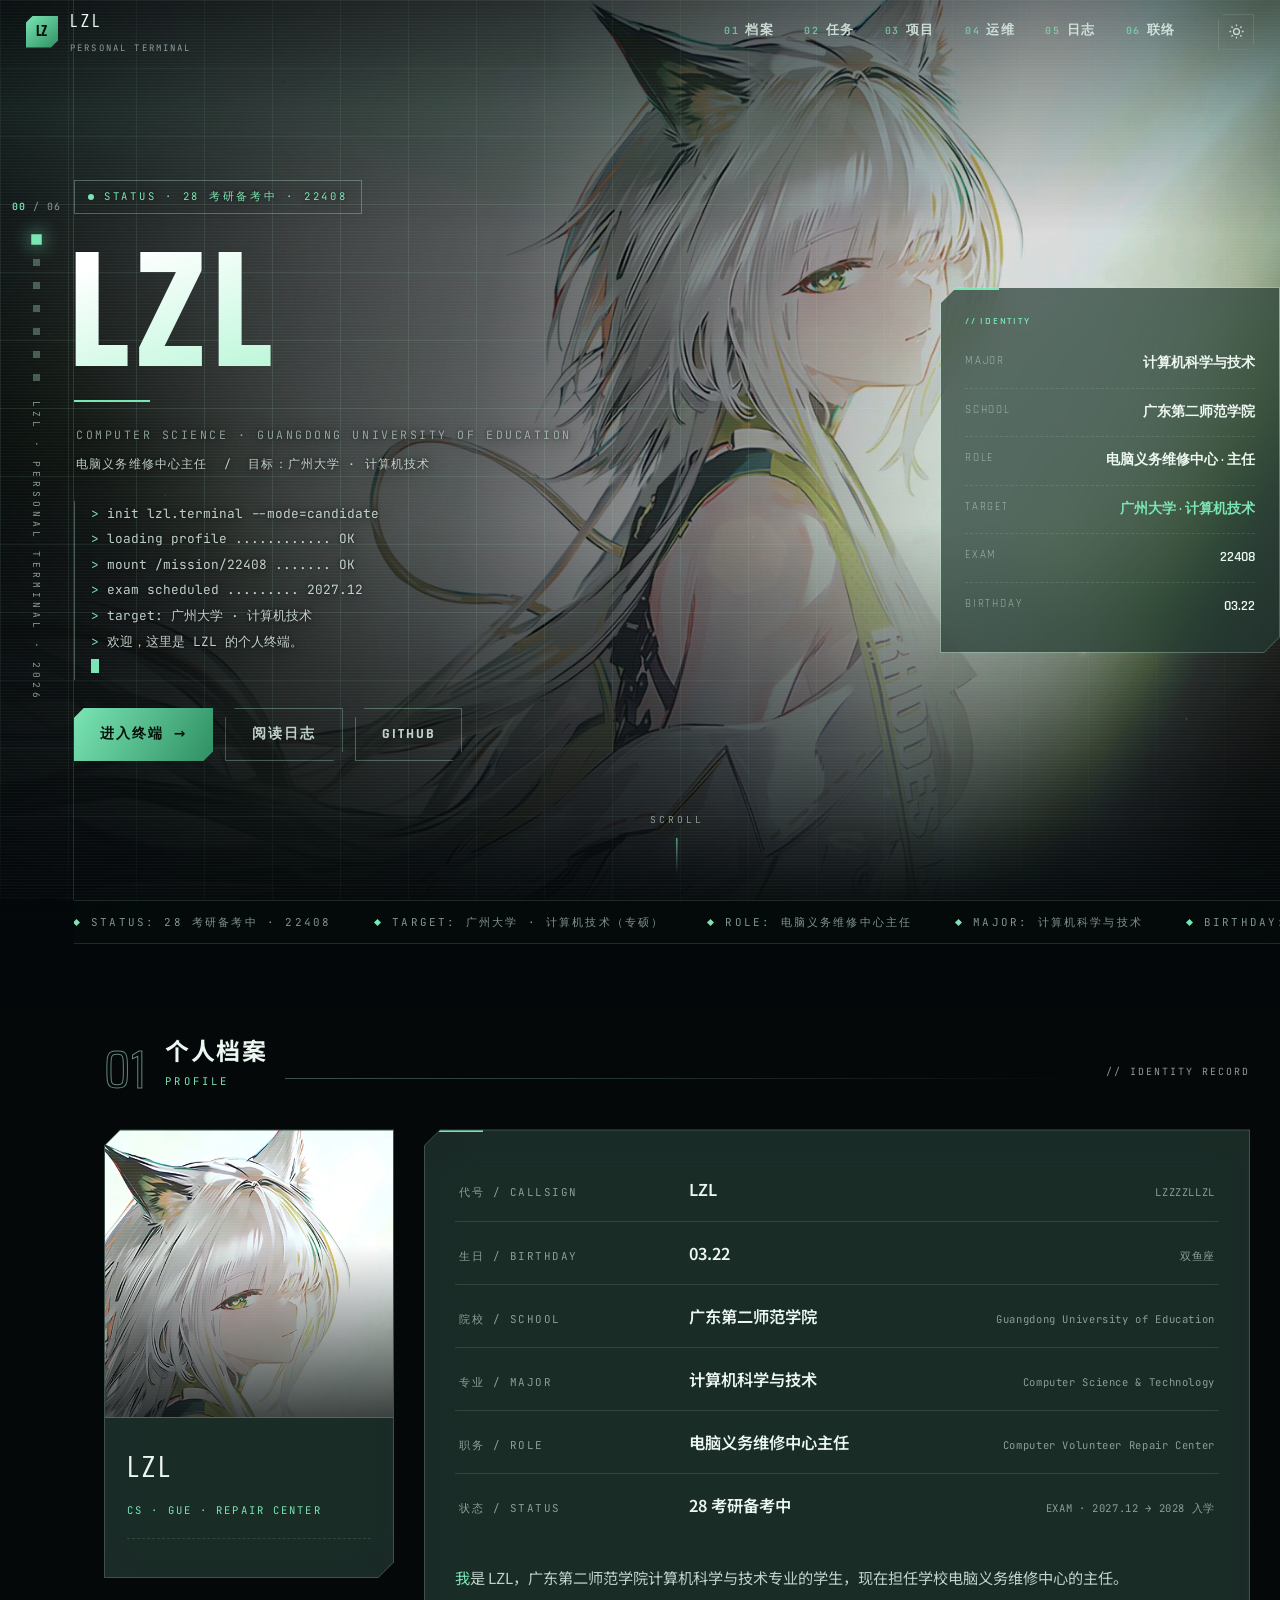
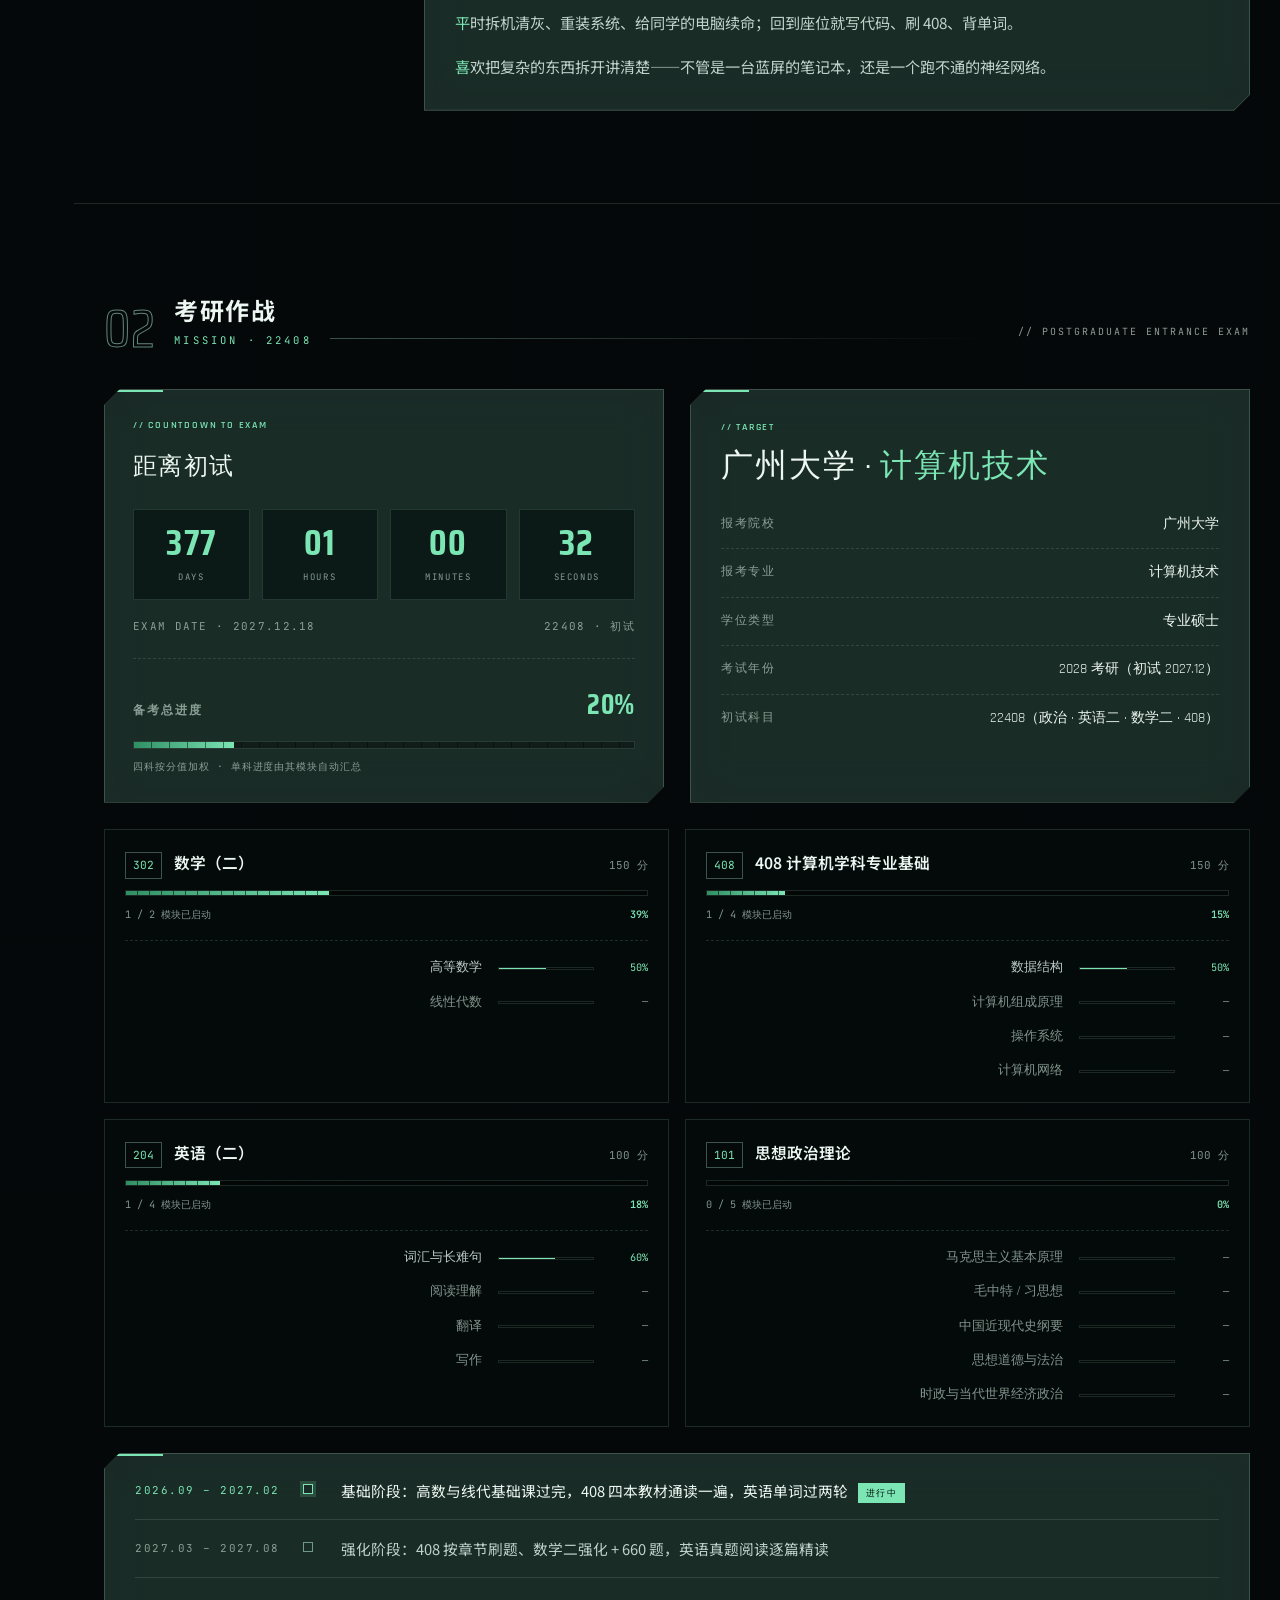
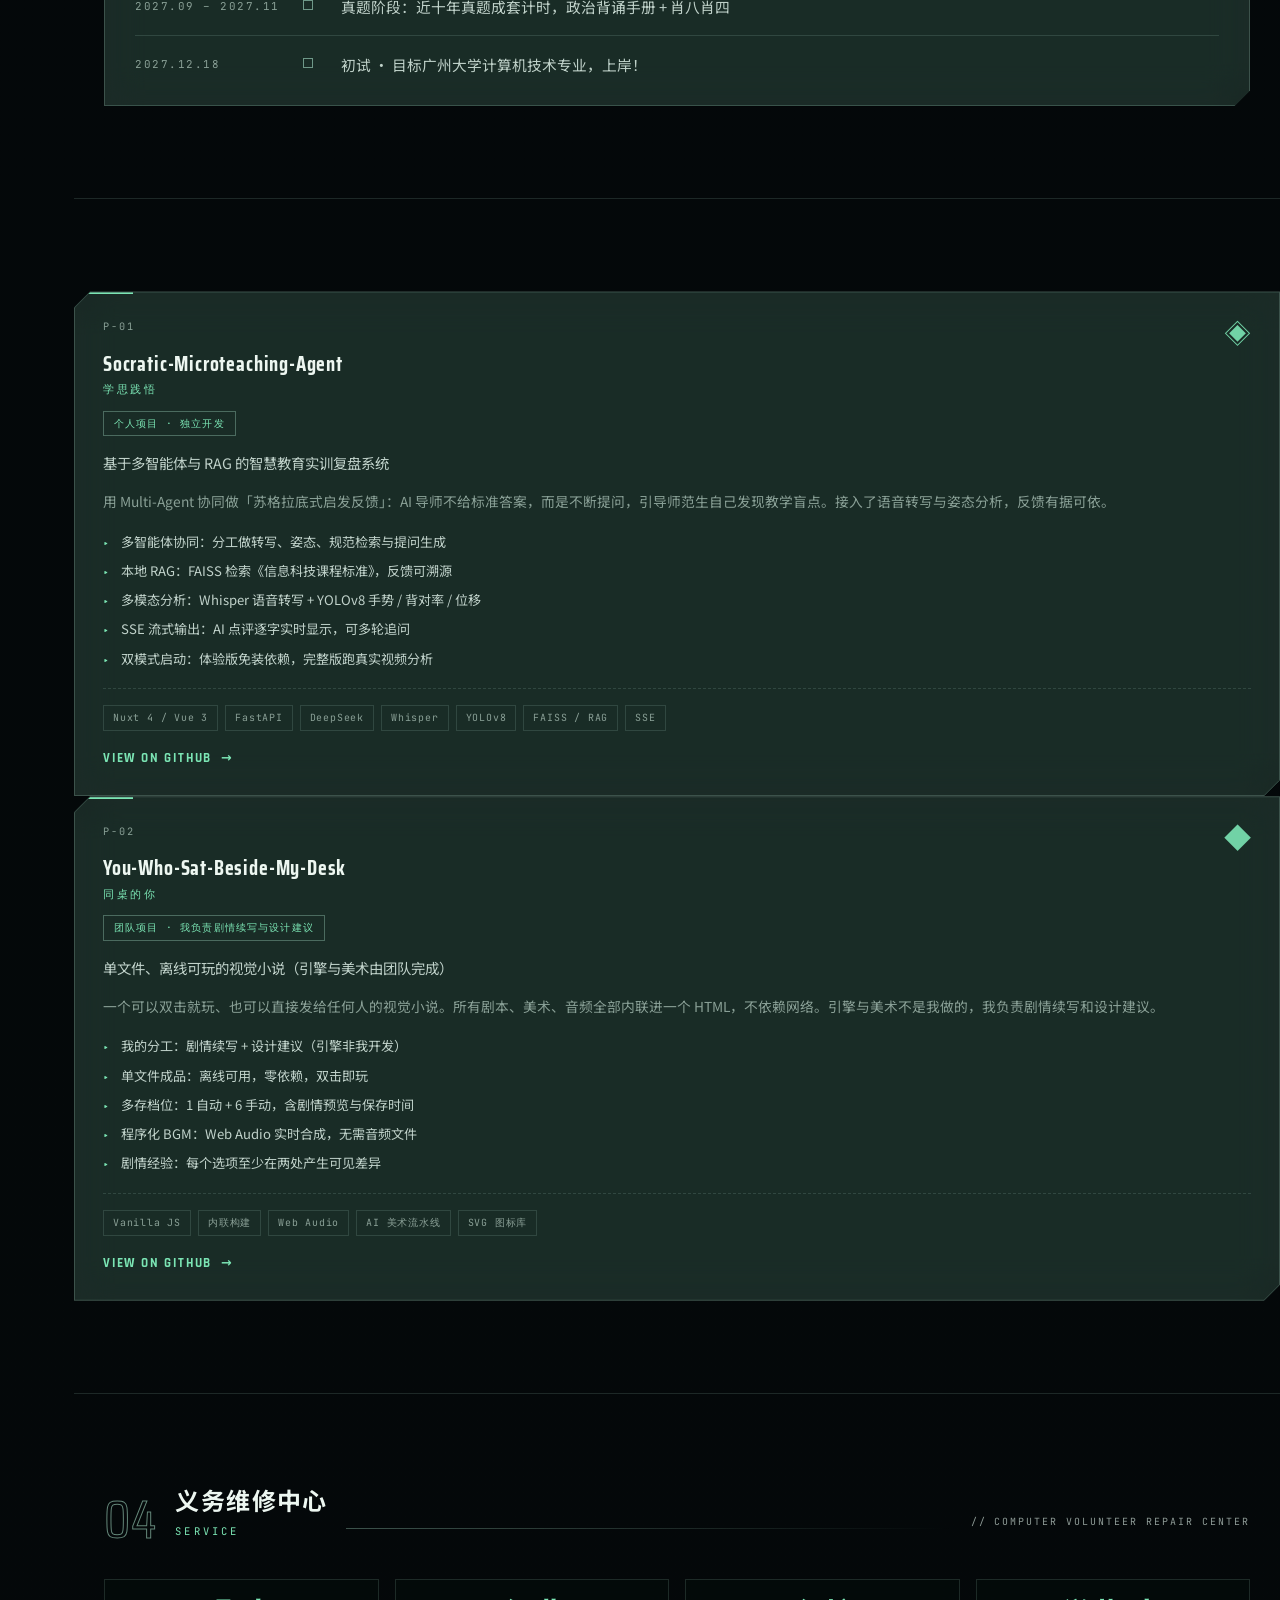
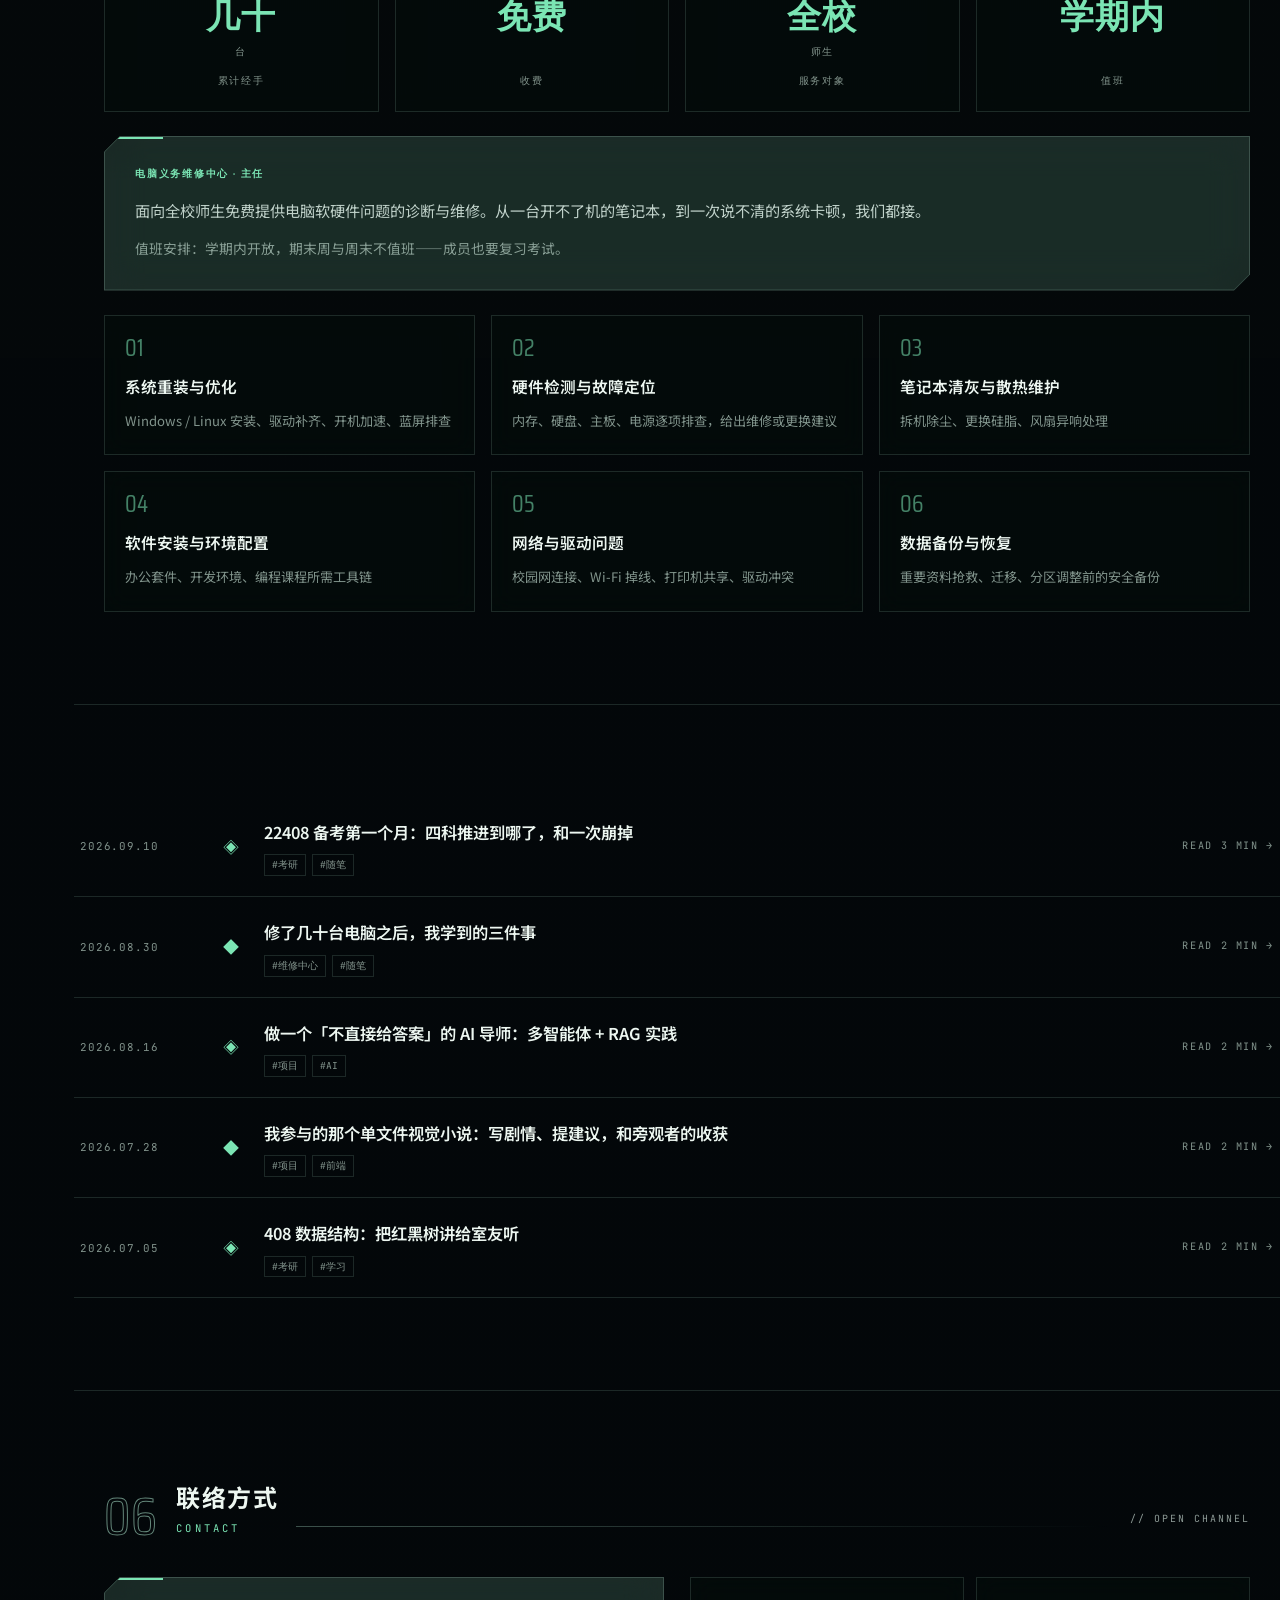
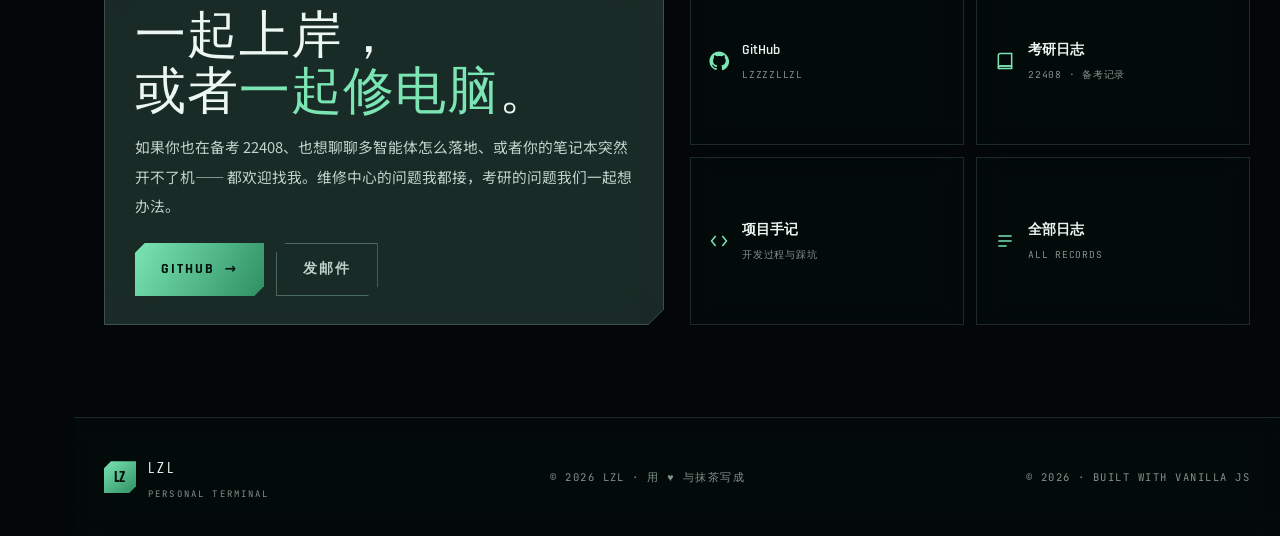
==== commit 6153897f: "Add files via upload 更新" ====
--- a/index.html
+++ b/index.html
@@ -221,6 +221,7 @@
         <div class="panel__in">
           <div class="caps" style="font-size:.62rem;color:var(--acc)" id="svc-org"></div>
           <p style="font-size:.95rem;color:var(--ink-2);margin-top:12px;line-height:2" id="svc-intro"></p>
+          <p style="font-size:.86rem;color:var(--ink-3);margin-top:10px;line-height:1.9" id="svc-hours"></p>
         </div>
       </div>
 
--- a/assets/css/style.css
+++ b/assets/css/style.css
@@ -337,6 +337,9 @@
   margin-top:16px;padding-left:2px;
 }
 .hero__line{width:76px;height:2px;background:var(--acc);margin:24px 0 22px}
+/* 背景是照片，文字下方明暗不可控 —— 一层暗色外发光保证任何位置都可读 */
+.hero__sub,.hero__term,.hero__tag{text-shadow:0 2px 16px rgba(4,8,10,.9), 0 0 4px rgba(4,8,10,.6)}
+
 .hero__term{
   font-family:var(--f-mono);font-size:.8rem;line-height:2;color:var(--ink-2);
   min-height:10em;border-left:1px solid var(--line-2);padding-left:16px;margin-bottom:28px;
@@ -514,6 +517,13 @@
 .proj__glyph{font-size:1.7rem;line-height:1;color:var(--acc);opacity:.9}
 .proj__name{font-family:var(--f-display);font-size:1.28rem;letter-spacing:.04em;word-break:break-word}
 .proj__cn{font-family:var(--f-mono);font-size:.66rem;letter-spacing:.24em;color:var(--acc);margin-top:4px}
+.proj__role{
+  align-self:flex-start;   /* 卡片内层是 flex column，不加这行会被拉满整行 */
+  display:inline-block;margin-top:11px;
+  font-family:var(--f-mono);font-size:.6rem;letter-spacing:.12em;
+  color:var(--acc);border:1px solid var(--line-2);padding:3px 10px;
+}
+.proj__role:empty{display:none}
 .proj__tag{font-size:.9rem;color:var(--ink-2);margin:14px 0 12px;line-height:1.8}
 .proj__desc{font-size:.86rem;color:var(--ink-3);line-height:1.9;margin-bottom:16px}
 .proj__hl{display:flex;flex-direction:column;gap:7px;margin-bottom:18px;flex:1}
@@ -724,6 +734,19 @@
 }
 @media (max-width:880px){
   :root{--rail:0px}
+  /* 竖屏窄画幅下 cover 会把 16:9 的画面左右狠裁。
+     object-position 的 X 越大，看到的是画面越靠右的部分，人物在屏幕上越靠左。
+     桌面 50% 够用；手机若仍用 50%，她的脸会落在 93% 处被右边缘切掉。
+     60% 让她完整入画且不压住左侧文字列。 */
+  .bgv__media{object-position:60% 38%}
+  /* 人物往中间挪之后，副标题会压在她头发的高光上。竖屏没有横向空间做左右分栏，
+     只能把遮罩往右铺一档 —— 比他档轻，保住脸的可见度。 */
+  .veil{
+    background:
+      linear-gradient(103deg, var(--veil-x) 0%, var(--veil) 46%, rgba(4,8,10,.5) 76%, rgba(4,8,10,.14) 100%),
+      linear-gradient(0deg, var(--veil-x) 0%, transparent 44%),
+      linear-gradient(180deg, rgba(4,8,10,.5) 0%, transparent 26%);
+  }
   .rail{display:none}
   main{padding-left:0}
   .wrap{width:calc(100% - 40px)}
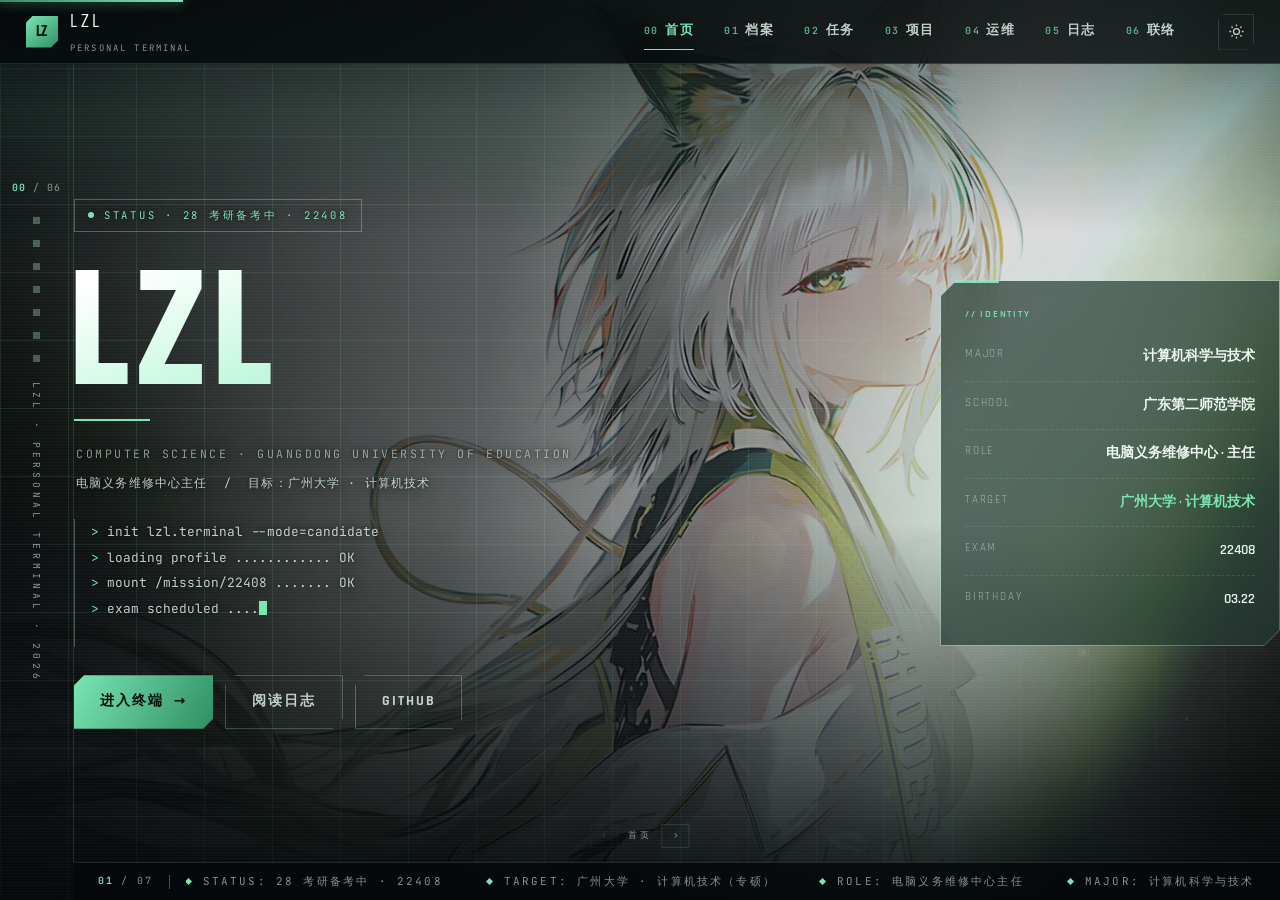
==== commit 32d49563: "Add files via upload" ====
--- a/index.html
+++ b/index.html
@@ -12,7 +12,7 @@
 <link rel="stylesheet" href="https://fonts.googleapis.com/css2?family=Saira+Condensed:wght@500;600;700&family=Rajdhani:wght@400;500;600;700&family=Noto+Sans+SC:wght@300;400;500;700&family=JetBrains+Mono:wght@400;500&display=swap" media="print" onload="this.media='all'">
 <link rel="stylesheet" href="assets/css/style.css">
 </head>
-<body>
+<body class="is-deck">
 
 <!-- 启动遮罩 -->
 <div class="boot" id="boot">
@@ -28,25 +28,26 @@
 <!-- 背景 -->
 <div class="bgv"><img class="bgv__media" src="assets/img/poster.webp" alt=""></div>
 <div class="veil"></div>
-<div class="scrim"></div>
 <div class="fx"></div>
 <div class="grain"></div>
 <div class="sweep"></div>
+<div class="wipe" id="wipe"></div>
 <div class="scroll-line" id="scroll-line"></div>
 
 <!-- 顶栏 -->
 <nav class="top">
-  <a class="brand" href="index.html">
+  <a class="brand" href="#pane-top" data-nav="pane-top">
     <span class="brand__mark">LZ</span>
     <span><span class="brand__t">LZL</span><span class="brand__s">PERSONAL TERMINAL</span></span>
   </a>
   <div class="top__nav" id="nav">
-    <a class="top__link" href="#profile"><em>01</em>档案</a>
-    <a class="top__link" href="#mission"><em>02</em>任务</a>
-    <a class="top__link" href="#projects"><em>03</em>项目</a>
-    <a class="top__link" href="#service"><em>04</em>运维</a>
-    <a class="top__link" href="#log"><em>05</em>日志</a>
-    <a class="top__link" href="#contact"><em>06</em>联络</a>
+    <a class="top__link" href="#pane-top" data-nav="pane-top"><em>00</em>首页</a>
+    <a class="top__link" href="#pane-profile" data-nav="pane-profile"><em>01</em>档案</a>
+    <a class="top__link" href="#pane-mission" data-nav="pane-mission"><em>02</em>任务</a>
+    <a class="top__link" href="#pane-projects" data-nav="pane-projects"><em>03</em>项目</a>
+    <a class="top__link" href="#pane-service" data-nav="pane-service"><em>04</em>运维</a>
+    <a class="top__link" href="#pane-log" data-nav="pane-log"><em>05</em>日志</a>
+    <a class="top__link" href="#pane-contact" data-nav="pane-contact"><em>06</em>联络</a>
   </div>
   <div class="top__tools">
     <button class="tbtn" data-theme-toggle aria-label="切换主题"></button>
@@ -63,261 +64,315 @@
   <div class="rail__v">LZL · PERSONAL TERMINAL · 2026</div>
 </aside>
 
-<main>
-
-  <!-- 00 首屏 -->
-  <section class="hero" id="top" data-sec data-label="首页">
-    <div class="wrap hero__grid">
-      <div>
-        <div class="hero__tag"><i></i>STATUS · 28 考研备考中 · 22408</div>
-        <h1 class="hero__name">LZL</h1>
-        <div class="hero__line"></div>
-        <div class="hero__sub">COMPUTER SCIENCE · GUANGDONG UNIVERSITY OF EDUCATION</div>
-        <div class="hero__sub" style="margin-top:8px;color:var(--ink-2);letter-spacing:.1em">
-          电脑义务维修中心主任 &nbsp;/&nbsp; 目标：广州大学 · 计算机技术
-        </div>
-        <div class="hero__term" id="term" style="margin-top:26px"></div>
-        <div class="hero__act">
-          <a class="btn btn--p" href="#profile">进入终端 <span>→</span></a>
-          <a class="btn btn--g" href="posts.html">阅读日志</a>
-          <a class="btn btn--g" href="https://github.com/LZZZZLLZL" target="_blank" rel="noopener" data-github>GitHub</a>
-        </div>
-      </div>
-      <aside class="hero__aside">
-        <div class="panel">
-          <div class="panel__in hero__card">
-            <div class="caps" style="font-size:.62rem;color:var(--acc);margin-bottom:10px">// IDENTITY</div>
-            <div id="hero-rows"></div>
-          </div>
-        </div>
-      </aside>
+<!-- 翻页舞台 -->
+<div class="stage" id="stage">
+  <div class="deck" id="deck">
+
+    <!-- 00 首屏 -->
+    <section class="pane pane--hero" id="pane-top" data-sec data-label="首页">
+      <div class="wrap hero__grid hero">
+        <div>
+          <div class="hero__tag"><i></i>STATUS · 28 考研备考中 · 22408</div>
+          <h1 class="hero__name">LZL</h1>
+          <div class="hero__line"></div>
+          <div class="hero__sub">COMPUTER SCIENCE · GUANGDONG UNIVERSITY OF EDUCATION</div>
+          <div class="hero__sub" style="margin-top:8px;color:var(--ink-2);letter-spacing:.1em">
+            电脑义务维修中心主任 &nbsp;/&nbsp; 目标：广州大学 · 计算机技术
+          </div>
+          <div class="hero__term" id="term" style="margin-top:26px"></div>
+          <div class="hero__act">
+            <button class="btn btn--p" type="button" data-nav="pane-profile">进入终端 <span>→</span></button>
+            <a class="btn btn--g" href="posts.html">阅读日志</a>
+            <a class="btn btn--g" href="https://github.com/LZZZZLLZL" target="_blank" rel="noopener" data-github>GitHub</a>
+          </div>
+        </div>
+        <aside class="hero__aside">
+          <div class="panel">
+            <div class="panel__in hero__card">
+              <div class="caps" style="font-size:.62rem;color:var(--acc);margin-bottom:10px">// IDENTITY</div>
+              <div id="hero-rows"></div>
+            </div>
+          </div>
+        </aside>
+      </div>
+    </section>
+
+    <!-- 01 档案 -->
+    <section class="pane" id="pane-profile" data-sec data-label="档案">
+      <div class="wrap">
+        <div class="sec-head rv">
+          <span class="sec-head__no">01</span>
+          <div class="sec-head__t">
+            <h2 class="sec-head__cn">个人档案</h2>
+            <div class="sec-head__en">PROFILE</div>
+          </div>
+          <span class="sec-head__rule"></span>
+          <span class="sec-head__meta">// IDENTITY RECORD</span>
+        </div>
+
+        <div class="profile">
+          <div class="idcard panel rv">
+            <div class="panel__in">
+              <div class="idcard__av"><img src="assets/img/avatar.webp" alt="LZL 的头像"></div>
+              <div class="idcard__body">
+                <div class="idcard__name">LZL</div>
+                <div class="idcard__role">CS · GUE · REPAIR CENTER</div>
+                <div class="idcard__meta" id="idcard-meta"></div>
+              </div>
+            </div>
+          </div>
+
+          <div class="panel rv">
+            <div class="panel__in">
+              <div class="rows" id="profile-rows"></div>
+              <div class="bio" id="profile-bio"></div>
+            </div>
+          </div>
+        </div>
+      </div>
+    </section>
+
+    <!-- 02 任务 -->
+    <section class="pane" id="pane-mission" data-sec data-label="任务">
+      <div class="wrap">
+        <div class="sec-head rv">
+          <span class="sec-head__no">02</span>
+          <div class="sec-head__t">
+            <h2 class="sec-head__cn">考研作战</h2>
+            <div class="sec-head__en">MISSION · 22408</div>
+          </div>
+          <span class="sec-head__rule"></span>
+          <span class="sec-head__meta">// POSTGRADUATE ENTRANCE EXAM</span>
+        </div>
+
+        <div class="mission-top">
+          <div class="panel rv">
+            <div class="panel__in countdown">
+              <div class="caps" style="font-size:.62rem;color:var(--acc)">// COUNTDOWN TO EXAM</div>
+              <div style="font-family:var(--f-display);font-size:1.35rem;letter-spacing:.06em;margin-top:8px">距离初试</div>
+              <div class="cd">
+                <div class="cd__u"><b id="cd-d">000</b><span>DAYS</span></div>
+                <div class="cd__u"><b id="cd-h">00</b><span>HOURS</span></div>
+                <div class="cd__u"><b id="cd-m">00</b><span>MINUTES</span></div>
+                <div class="cd__u"><b id="cd-s">00</b><span>SECONDS</span></div>
+              </div>
+              <div class="cd__date" id="cd-date"></div>
+              <div class="overall">
+                <div class="overall__top"><span>备考总进度</span><b id="ov-pct">0%</b></div>
+                <div class="overall__bar"><i id="ov-bar"></i></div>
+                <div class="overall__note">四科按分值加权 · 单科进度由其模块自动汇总</div>
+              </div>
+            </div>
+          </div>
+
+          <div class="panel rv">
+            <div class="panel__in target">
+              <div class="caps" style="font-size:.62rem;color:var(--acc)">// TARGET</div>
+              <div class="target__big" id="target-big" style="margin:10px 0 16px"></div>
+              <div id="target-rows"></div>
+            </div>
+          </div>
+        </div>
+
+        <!-- 科目英文名 · 粒子文字 -->
+        <div class="ptbox rv">
+          <div class="ptbox__head">
+            <span>// SUBJECT · PARTICLE FIELD</span>
+            <span>移动鼠标可拨散粒子</span>
+          </div>
+          <div class="ptwrap"><canvas id="pt" aria-hidden="true"></canvas></div>
+        </div>
+
+        <!-- 环形进度（点击翻到进度明细页） -->
+        <div class="rings" id="rings"></div>
+      </div>
+    </section>
+
+    <!-- 03 项目 -->
+    <section class="pane" id="pane-projects" data-sec data-label="项目">
+      <div class="wrap">
+        <div class="sec-head rv">
+          <span class="sec-head__no">03</span>
+          <div class="sec-head__t">
+            <h2 class="sec-head__cn">开源项目</h2>
+            <div class="sec-head__en">PROJECTS</div>
+          </div>
+          <span class="sec-head__rule"></span>
+          <span class="sec-head__meta">// GITHUB · LZZZZLLZL</span>
+        </div>
+        <div class="projects" id="proj-grid" data-projects></div>
+      </div>
+    </section>
+
+    <!-- 04 运维 -->
+    <section class="pane" id="pane-service" data-sec data-label="运维">
+      <div class="wrap">
+        <div class="sec-head rv">
+          <span class="sec-head__no">04</span>
+          <div class="sec-head__t">
+            <h2 class="sec-head__cn">义务维修中心</h2>
+            <div class="sec-head__en">SERVICE</div>
+          </div>
+          <span class="sec-head__rule"></span>
+          <span class="sec-head__meta">// COMPUTER VOLUNTEER REPAIR CENTER</span>
+        </div>
+
+        <div class="svc-stats" id="svc-stats"></div>
+
+        <div class="panel rv" style="margin-bottom:22px">
+          <div class="panel__in">
+            <div class="caps" style="font-size:.62rem;color:var(--acc)" id="svc-org"></div>
+            <p style="font-size:.93rem;color:var(--ink-2);margin-top:12px;line-height:1.95" id="svc-intro"></p>
+            <p style="font-size:.85rem;color:var(--ink-3);margin-top:10px;line-height:1.85" id="svc-hours"></p>
+          </div>
+        </div>
+
+        <div class="svc-grid" id="svc-grid"></div>
+      </div>
+    </section>
+
+    <!-- 05 日志 -->
+    <section class="pane" id="pane-log" data-sec data-label="日志">
+      <div class="wrap">
+        <div class="sec-head rv">
+          <span class="sec-head__no">05</span>
+          <div class="sec-head__t">
+            <h2 class="sec-head__cn">个人日志</h2>
+            <div class="sec-head__en">LOG</div>
+          </div>
+          <span class="sec-head__rule"></span>
+          <a class="sec-head__meta" href="posts.html" style="color:var(--acc);text-decoration:none">ALL RECORDS →</a>
+        </div>
+        <div class="panel rv">
+          <div class="panel__in" style="padding:8px 24px">
+            <div class="log" id="log-list"></div>
+          </div>
+        </div>
+      </div>
+    </section>
+
+    <!-- 06 联络 -->
+    <section class="pane pane--contact" id="pane-contact" data-sec data-label="联络">
+      <div class="wrap">
+        <div class="sec-head rv">
+          <span class="sec-head__no">06</span>
+          <div class="sec-head__t">
+            <h2 class="sec-head__cn">联络方式</h2>
+            <div class="sec-head__en">CONTACT</div>
+          </div>
+          <span class="sec-head__rule"></span>
+          <span class="sec-head__meta">// OPEN CHANNEL</span>
+        </div>
+
+        <div class="contact">
+          <div class="panel rv">
+            <div class="panel__in">
+              <div class="ct__big">一起上岸，<br>或者<em>一起修电脑</em>。</div>
+              <p class="ct__p">
+                如果你也在备考 22408、也想聊聊多智能体怎么落地、或者你的笔记本突然开不了机——
+                都欢迎找我。维修中心的问题我都接，考研的问题我们一起想办法。
+              </p>
+              <div class="hero__act" style="margin-top:22px">
+                <a class="btn btn--p" href="https://github.com/LZZZZLLZL" target="_blank" rel="noopener" data-github>GitHub <span>→</span></a>
+                <a class="btn btn--g" href="mailto:lzzzzllzl@example.com">发邮件</a>
+              </div>
+            </div>
+          </div>
+
+          <div class="links">
+            <a class="link cell rv" href="https://github.com/LZZZZLLZL" target="_blank" rel="noopener" data-github>
+              <svg width="20" height="20" viewBox="0 0 24 24" fill="currentColor"><path d="M12 .5C5.7.5.5 5.7.5 12c0 5.1 3.3 9.4 7.9 10.9.6.1.8-.2.8-.5v-2c-3.2.7-3.9-1.4-3.9-1.4-.5-1.3-1.3-1.7-1.3-1.7-1.1-.7.1-.7.1-.7 1.2.1 1.8 1.2 1.8 1.2 1 1.8 2.8 1.3 3.5 1 .1-.8.4-1.3.8-1.6-2.6-.3-5.3-1.3-5.3-5.8 0-1.3.5-2.3 1.2-3.2-.1-.3-.5-1.5.1-3.1 0 0 1-.3 3.3 1.2a11 11 0 0 1 6 0C17.7 4.6 18.7 5 18.7 5c.6 1.6.2 2.8.1 3.1.8.9 1.2 1.9 1.2 3.2 0 4.5-2.7 5.5-5.3 5.8.4.4.8 1.1.8 2.2v3.3c0 .3.2.6.8.5 4.6-1.5 7.9-5.8 7.9-10.9C23.5 5.7 18.3.5 12 .5Z"/></svg>
+              <span><b>GitHub</b><small>LZZZZLLZL</small></span>
+            </a>
+            <a class="link cell rv" href="posts.html?tag=考研">
+              <svg width="20" height="20" viewBox="0 0 24 24" fill="none" stroke="currentColor" stroke-width="1.8"><path d="M4 5.5A2.5 2.5 0 0 1 6.5 3H20v15H6.5A2.5 2.5 0 0 0 4 20.5v-15Z"/><path d="M4 20.5A2.5 2.5 0 0 1 6.5 18H20v3H6.5A2.5 2.5 0 0 1 4 20.5Z"/></svg>
+              <span><b>考研日志</b><small>22408 · 备考记录</small></span>
+            </a>
+            <a class="link cell rv" href="posts.html?tag=项目">
+              <svg width="20" height="20" viewBox="0 0 24 24" fill="none" stroke="currentColor" stroke-width="1.8"><path d="m8 6-5 6 5 6M16 6l5 6-5 6"/></svg>
+              <span><b>项目手记</b><small>开发过程与踩坑</small></span>
+            </a>
+            <a class="link cell rv" href="posts.html">
+              <svg width="20" height="20" viewBox="0 0 24 24" fill="none" stroke="currentColor" stroke-width="1.8"><path d="M4 6h16M4 12h16M4 18h10"/></svg>
+              <span><b>全部日志</b><small>ALL RECORDS</small></span>
+            </a>
+          </div>
+        </div>
+      </div>
+
+      <footer class="foot">
+        <div class="foot__row wrap">
+          <div class="brand foot__brand">
+            <span class="brand__mark">LZ</span>
+            <span class="foot__id">
+              <b>LZL</b>
+              <small>PERSONAL TERMINAL</small>
+            </span>
+          </div>
+          <div class="foot__meta">
+            <span id="foot-note"></span>
+            <span>© <span id="year">2026</span> · BUILT WITH VANILLA JS</span>
+          </div>
+        </div>
+      </footer>
+    </section>
+
+  </div>
+</div>
+
+<!-- 翻页控件 -->
+<div class="pane-nav" id="panenav">
+  <button id="prev" type="button" aria-label="上一页">‹</button>
+  <span id="pane-label">首页</span>
+  <button id="next" type="button" aria-label="下一页">›</button>
+</div>
+
+<!-- 科目详情全屏层：点环形弹出，可以一直往下滚到项目 -->
+<div class="sheet" id="sheet" aria-hidden="true">
+  <div class="sheet__scroll" id="sheet-scroll">
+    <div class="wrap">
+      <div class="sheet__bar">
+        <span class="sheet__tag">// SUBJECT DETAIL</span>
+        <button class="sheet__close" id="sheet-close" type="button">关闭 ✕ <em>ESC</em></button>
+      </div>
+
+      <div class="ptbox ptbox--sheet">
+        <div class="ptbox__head">
+          <span>// SUBJECT · PARTICLE FIELD</span>
+          <span>移动鼠标可拨散粒子</span>
+        </div>
+        <div class="ptwrap"><canvas id="pt-sheet" aria-hidden="true"></canvas></div>
+      </div>
+
+      <div class="ringdetail" id="ringdetail"></div>
+
+      <div class="sheet__block">
+        <div class="sheet__h"><span>// MILESTONES</span><span>备考阶段</span></div>
+        <div class="panel"><div class="panel__in" style="padding:10px 30px 14px">
+          <div class="miles" id="miles" style="margin-top:0"></div>
+        </div></div>
+      </div>
+
+      <div class="sheet__foot sheet__foot--next">
+        <span>继续往下滚</span>
+        <span class="sheet__arrow">↓</span>
+        <span>前往「03 项目」</span>
+      </div>
+
     </div>
-    <div class="hero__scroll">SCROLL<i></i></div>
-  </section>
-
-  <!-- 信息条 -->
+  </div>
+</div>
+
+<!-- 底部状态条 -->
+<div class="bar">
+  <div class="bar__pg"><b id="bar-i">01</b> / <span id="bar-n">07</span></div>
+  <div class="bar__sep"></div>
   <div class="ticker"><div class="ticker__track" data-ticker></div></div>
-
-  <!-- 01 档案 -->
-  <section class="sec" id="profile" data-sec data-label="档案">
-    <div class="wrap">
-      <div class="sec-head rv">
-        <span class="sec-head__no">01</span>
-        <div class="sec-head__t">
-          <h2 class="sec-head__cn">个人档案</h2>
-          <div class="sec-head__en">PROFILE</div>
-        </div>
-        <span class="sec-head__rule"></span>
-        <span class="sec-head__meta">// IDENTITY RECORD</span>
-      </div>
-
-      <div class="profile">
-        <div class="idcard panel rv">
-          <div class="panel__in">
-            <div class="idcard__av"><img src="assets/img/avatar.webp" alt="LZL 的头像"></div>
-            <div class="idcard__body">
-              <div class="idcard__name">LZL</div>
-              <div class="idcard__role">CS · GUE · REPAIR CENTER</div>
-              <div class="idcard__meta" id="idcard-meta"></div>
-            </div>
-          </div>
-        </div>
-
-        <div class="panel rv">
-          <div class="panel__in">
-            <div class="rows" id="profile-rows"></div>
-            <div class="bio" id="profile-bio"></div>
-          </div>
-        </div>
-      </div>
-    </div>
-  </section>
-
-  <!-- 02 任务 -->
-  <section class="sec" id="mission" data-sec data-label="任务">
-    <div class="wrap">
-      <div class="sec-head rv">
-        <span class="sec-head__no">02</span>
-        <div class="sec-head__t">
-          <h2 class="sec-head__cn">考研作战</h2>
-          <div class="sec-head__en">MISSION · 22408</div>
-        </div>
-        <span class="sec-head__rule"></span>
-        <span class="sec-head__meta">// POSTGRADUATE ENTRANCE EXAM</span>
-      </div>
-
-      <div class="mission-top">
-        <div class="panel rv">
-          <div class="panel__in countdown">
-            <div class="caps" style="font-size:.62rem;color:var(--acc)">// COUNTDOWN TO EXAM</div>
-            <div style="font-family:var(--f-display);font-size:1.5rem;letter-spacing:.06em;margin-top:10px">距离初试</div>
-            <div class="cd">
-              <div class="cd__u"><b id="cd-d">000</b><span>DAYS</span></div>
-              <div class="cd__u"><b id="cd-h">00</b><span>HOURS</span></div>
-              <div class="cd__u"><b id="cd-m">00</b><span>MINUTES</span></div>
-              <div class="cd__u"><b id="cd-s">00</b><span>SECONDS</span></div>
-            </div>
-            <div class="cd__date" id="cd-date"></div>
-
-            <div class="overall">
-              <div class="overall__top"><span>备考总进度</span><b id="ov-pct">0%</b></div>
-              <div class="overall__bar"><i id="ov-bar"></i></div>
-              <div class="overall__note">四科按分值加权 · 单科进度由其模块自动汇总</div>
-            </div>
-          </div>
-        </div>
-
-        <div class="panel rv">
-          <div class="panel__in target">
-            <div class="caps" style="font-size:.62rem;color:var(--acc)">// TARGET</div>
-            <div class="target__big" id="target-big" style="margin:10px 0 16px"></div>
-            <div id="target-rows"></div>
-          </div>
-        </div>
-      </div>
-
-      <div class="subjects" id="subjects"></div>
-
-      <div class="panel rv" style="margin-top:26px">
-        <div class="panel__in" style="padding:8px 30px 12px">
-          <div class="miles" id="miles" style="margin-top:0"></div>
-        </div>
-      </div>
-    </div>
-  </section>
-
-  <!-- 03 项目 -->
-  <section class="sec" id="projects" data-sec data-label="项目">
-    <div class="wrap">
-      <div class="sec-head rv">
-        <span class="sec-head__no">03</span>
-        <div class="sec-head__t">
-          <h2 class="sec-head__cn">开源项目</h2>
-          <div class="sec-head__en">PROJECTS</div>
-        </div>
-        <span class="sec-head__rule"></span>
-        <span class="sec-head__meta">// GITHUB · LZZZZLLZL</span>
-      </div>
-      <div class="projects" id="projects"></div>
-    </div>
-  </section>
-
-  <!-- 04 运维 -->
-  <section class="sec" id="service" data-sec data-label="运维">
-    <div class="wrap">
-      <div class="sec-head rv">
-        <span class="sec-head__no">04</span>
-        <div class="sec-head__t">
-          <h2 class="sec-head__cn">义务维修中心</h2>
-          <div class="sec-head__en">SERVICE</div>
-        </div>
-        <span class="sec-head__rule"></span>
-        <span class="sec-head__meta">// COMPUTER VOLUNTEER REPAIR CENTER</span>
-      </div>
-
-      <div class="svc-stats" id="svc-stats"></div>
-
-      <div class="panel rv" style="margin-bottom:24px">
-        <div class="panel__in">
-          <div class="caps" style="font-size:.62rem;color:var(--acc)" id="svc-org"></div>
-          <p style="font-size:.95rem;color:var(--ink-2);margin-top:12px;line-height:2" id="svc-intro"></p>
-          <p style="font-size:.86rem;color:var(--ink-3);margin-top:10px;line-height:1.9" id="svc-hours"></p>
-        </div>
-      </div>
-
-      <div class="svc-grid" id="svc-grid"></div>
-    </div>
-  </section>
-
-  <!-- 05 日志 -->
-  <section class="sec" id="log" data-sec data-label="日志">
-    <div class="wrap">
-      <div class="sec-head rv">
-        <span class="sec-head__no">05</span>
-        <div class="sec-head__t">
-          <h2 class="sec-head__cn">个人日志</h2>
-          <div class="sec-head__en">LOG</div>
-        </div>
-        <span class="sec-head__rule"></span>
-        <a class="sec-head__meta" href="posts.html" style="color:var(--acc);text-decoration:none">ALL RECORDS →</a>
-      </div>
-      <div class="panel rv">
-        <div class="panel__in" style="padding:8px 24px">
-          <div class="log" id="log"></div>
-        </div>
-      </div>
-    </div>
-  </section>
-
-  <!-- 06 联络 -->
-  <section class="sec" id="contact" data-sec data-label="联络">
-    <div class="wrap">
-      <div class="sec-head rv">
-        <span class="sec-head__no">06</span>
-        <div class="sec-head__t">
-          <h2 class="sec-head__cn">联络方式</h2>
-          <div class="sec-head__en">CONTACT</div>
-        </div>
-        <span class="sec-head__rule"></span>
-        <span class="sec-head__meta">// OPEN CHANNEL</span>
-      </div>
-
-      <div class="contact">
-        <div class="panel rv">
-          <div class="panel__in">
-            <div class="ct__big">一起上岸，<br>或者<em>一起修电脑</em>。</div>
-            <p class="ct__p">
-              如果你也在备考 22408、也想聊聊多智能体怎么落地、或者你的笔记本突然开不了机——
-              都欢迎找我。维修中心的问题我都接，考研的问题我们一起想办法。
-            </p>
-            <div class="hero__act" style="margin-top:22px">
-              <a class="btn btn--p" href="https://github.com/LZZZZLLZL" target="_blank" rel="noopener" data-github>GitHub <span>→</span></a>
-              <a class="btn btn--g" href="mailto:lzzzzllzl@example.com">发邮件</a>
-            </div>
-          </div>
-        </div>
-
-        <div class="links">
-          <a class="link cell rv" href="https://github.com/LZZZZLLZL" target="_blank" rel="noopener" data-github>
-            <svg width="20" height="20" viewBox="0 0 24 24" fill="currentColor"><path d="M12 .5C5.7.5.5 5.7.5 12c0 5.1 3.3 9.4 7.9 10.9.6.1.8-.2.8-.5v-2c-3.2.7-3.9-1.4-3.9-1.4-.5-1.3-1.3-1.7-1.3-1.7-1.1-.7.1-.7.1-.7 1.2.1 1.8 1.2 1.8 1.2 1 1.8 2.8 1.3 3.5 1 .1-.8.4-1.3.8-1.6-2.6-.3-5.3-1.3-5.3-5.8 0-1.3.5-2.3 1.2-3.2-.1-.3-.5-1.5.1-3.1 0 0 1-.3 3.3 1.2a11 11 0 0 1 6 0C17.7 4.6 18.7 5 18.7 5c.6 1.6.2 2.8.1 3.1.8.9 1.2 1.9 1.2 3.2 0 4.5-2.7 5.5-5.3 5.8.4.4.8 1.1.8 2.2v3.3c0 .3.2.6.8.5 4.6-1.5 7.9-5.8 7.9-10.9C23.5 5.7 18.3.5 12 .5Z"/></svg>
-            <span><b>GitHub</b><small>LZZZZLLZL</small></span>
-          </a>
-          <a class="link cell rv" href="posts.html?tag=考研">
-            <svg width="20" height="20" viewBox="0 0 24 24" fill="none" stroke="currentColor" stroke-width="1.8"><path d="M4 5.5A2.5 2.5 0 0 1 6.5 3H20v15H6.5A2.5 2.5 0 0 0 4 20.5v-15Z"/><path d="M4 20.5A2.5 2.5 0 0 1 6.5 18H20v3H6.5A2.5 2.5 0 0 1 4 20.5Z"/></svg>
-            <span><b>考研日志</b><small>22408 · 备考记录</small></span>
-          </a>
-          <a class="link cell rv" href="posts.html?tag=项目">
-            <svg width="20" height="20" viewBox="0 0 24 24" fill="none" stroke="currentColor" stroke-width="1.8"><path d="m8 6-5 6 5 6M16 6l5 6-5 6"/></svg>
-            <span><b>项目手记</b><small>开发过程与踩坑</small></span>
-          </a>
-          <a class="link cell rv" href="posts.html">
-            <svg width="20" height="20" viewBox="0 0 24 24" fill="none" stroke="currentColor" stroke-width="1.8"><path d="M4 6h16M4 12h16M4 18h10"/></svg>
-            <span><b>全部日志</b><small>ALL RECORDS</small></span>
-          </a>
-        </div>
-      </div>
-    </div>
-  </section>
-
-  <footer class="foot">
-    <div class="wrap foot__row">
-      <div class="brand">
-        <span class="brand__mark">LZ</span>
-        <span><span class="brand__t" style="font-size:1rem">LZL</span><span class="brand__s">PERSONAL TERMINAL</span></span>
-      </div>
-      <div class="foot__t" id="foot-note"></div>
-      <div class="foot__t">© <span id="year">2026</span> · BUILT WITH VANILLA JS</div>
-    </div>
-  </footer>
-
-</main>
-
-<button class="totop" aria-label="回到顶部">
-  <svg width="18" height="18" viewBox="0 0 24 24" fill="none" stroke="currentColor" stroke-width="2.2" stroke-linecap="round" stroke-linejoin="round"><path d="M12 19V5M5 12l7-7 7 7"/></svg>
-</button>
+</div>
 
 <script src="assets/js/data.js"></script>
 <script src="assets/js/markdown.js"></script>
+<script src="assets/js/particles.js"></script>
 <script src="assets/js/app.js"></script>
 </body>
 </html>
--- a/assets/css/style.css
+++ b/assets/css/style.css
@@ -46,7 +46,10 @@
   --f-mono:"JetBrains Mono",ui-monospace,SFMono-Regular,Menlo,monospace;
 
   --ease:cubic-bezier(.22,.61,.36,1);
+  --ease-deck:cubic-bezier(.83,0,.17,1);
   --rail:74px;
+  --nav-h:66px;   /* 顶栏高度：.pane 的 padding-top 依赖它，缺了整条 padding 会被丢弃 */
+  --bar-h:38px;
 }
 
 /* 白昼模式：白玻璃 + 深绿字，保留同一套几何 */
@@ -245,11 +248,16 @@
 .burger{display:none}
 
 /* 顶部进度线 */
-.scroll-line{position:fixed;top:0;left:0;height:2px;z-index:120;background:linear-gradient(90deg,var(--acc-deep),var(--acc));width:0;box-shadow:0 0 12px var(--acc)}
+.scroll-line{
+  position:fixed;top:0;left:0;height:2px;z-index:120;width:0;
+  background:linear-gradient(90deg,var(--acc-deep),var(--acc));box-shadow:0 0 12px var(--acc);
+  /* 与翻页同一条缓动，切换时是滑过去而不是跳过去 */
+  transition:width .95s var(--ease-deck);
+}
 
 /* ---------- 6. 左侧竖导轨 ---------- */
 .rail{
-  position:fixed;left:0;top:0;bottom:0;width:var(--rail);z-index:90;
+  position:fixed;left:0;top:0;bottom:var(--bar-h);width:var(--rail);z-index:90;
   display:flex;flex-direction:column;align-items:center;justify-content:center;gap:18px;
   border-right:1px solid var(--line);pointer-events:none;
 }
@@ -274,16 +282,21 @@
 .sec{padding:92px 0;position:relative}
 .sec + .sec{border-top:1px solid var(--line)}
 
-.sec-head{display:flex;align-items:flex-end;gap:18px;margin-bottom:38px}
+.sec-head{display:flex;align-items:flex-end;gap:18px;margin-bottom:16px}
 .sec-head__no{
-  font-family:var(--f-display);font-size:3.4rem;line-height:.82;color:transparent;
+  font-family:var(--f-display);font-size:2.5rem;line-height:.82;color:transparent;
   -webkit-text-stroke:1px var(--line-3);flex:none;letter-spacing:.02em;
 }
 .sec-head__t{flex:none}
-.sec-head__cn{font-size:1.5rem;letter-spacing:.06em}
+.sec-head__cn{font-size:1.25rem;letter-spacing:.06em}
 .sec-head__en{font-family:var(--f-mono);font-size:.66rem;letter-spacing:.3em;color:var(--acc);margin-top:7px}
 .sec-head__rule{flex:1;height:1px;background:linear-gradient(90deg,var(--line-2),transparent);margin-bottom:12px}
 .sec-head__meta{font-family:var(--f-mono);font-size:.62rem;letter-spacing:.2em;color:var(--ink-2);opacity:.75;margin-bottom:10px;white-space:nowrap}
+.sec-head__back{
+  cursor:pointer;background:none;border:1px solid var(--line);padding:6px 13px;color:var(--acc);
+  transition:.25s var(--ease);margin-bottom:8px;
+}
+.sec-head__back:hover{border-color:var(--acc);background:var(--glass-2)}
 
 /* ---------- 8. 面板 ---------- */
 .panel{
@@ -295,7 +308,7 @@
   backdrop-filter:blur(18px) saturate(1.35);
   -webkit-backdrop-filter:blur(18px) saturate(1.35);
   clip-path:var(--clip-in);
-  height:100%;padding:28px 30px;position:relative;overflow:hidden;
+  height:100%;padding:20px 24px;position:relative;overflow:hidden;
 }
 .panel__in::before{
   content:"";position:absolute;left:0;top:0;width:58px;height:2px;background:var(--acc);
@@ -317,7 +330,7 @@
 .cell:hover::before,.cell:hover::after{opacity:1}
 
 /* ---------- 9. 首屏 ---------- */
-.hero{min-height:100svh;display:flex;align-items:center;padding:110px 0 70px;position:relative}
+.hero{display:flex;align-items:center;position:relative}
 .hero__grid{display:grid;grid-template-columns:minmax(0,1fr) 340px;gap:44px;align-items:center;width:100%}
 .hero__tag{
   display:inline-flex;align-items:center;gap:10px;font-family:var(--f-mono);font-size:.66rem;
@@ -426,18 +439,18 @@
 .bio p::first-letter{color:var(--acc)}
 
 /* ---------- 12. 考研任务 ---------- */
-.mission-top{display:grid;grid-template-columns:minmax(0,1fr) minmax(0,1fr);gap:26px;margin-bottom:26px}
-.countdown{padding:26px 28px}
-.cd{display:grid;grid-template-columns:repeat(4,1fr);gap:12px;margin-top:20px}
-.cd__u{border:1px solid var(--line);background:var(--glass-2);padding:14px 6px;text-align:center;position:relative}
-.cd__u b{display:block;font-family:var(--f-display);font-size:2.3rem;line-height:1;color:var(--acc);letter-spacing:.04em}
-.cd__u span{font-family:var(--f-mono);font-size:.56rem;letter-spacing:.18em;color:var(--ink-3);display:block;margin-top:8px}
-.cd__date{font-family:var(--f-mono);font-size:.68rem;color:var(--ink-3);letter-spacing:.12em;margin-top:16px;display:flex;justify-content:space-between;gap:12px;flex-wrap:wrap}
+.mission-top{display:grid;grid-template-columns:minmax(0,1fr) minmax(0,1fr);gap:16px;margin-bottom:14px}
+.countdown{padding:18px 20px}
+.cd{display:grid;grid-template-columns:repeat(4,1fr);gap:8px;margin-top:12px}
+.cd__u{border:1px solid var(--line);background:var(--glass-2);padding:8px 4px;text-align:center;position:relative}
+.cd__u b{display:block;font-family:var(--f-display);font-size:1.55rem;line-height:1;color:var(--acc);letter-spacing:.04em}
+.cd__u span{font-family:var(--f-mono);font-size:.52rem;letter-spacing:.14em;color:var(--ink-3);display:block;margin-top:4px}
+.cd__date{font-family:var(--f-mono);font-size:.62rem;color:var(--ink-3);letter-spacing:.1em;margin-top:10px;display:flex;justify-content:space-between;gap:12px;flex-wrap:wrap}
 
 .target{display:flex;flex-direction:column;gap:0}
-.target__big{font-family:var(--f-display);font-size:2rem;letter-spacing:.06em;line-height:1.2}
+.target__big{font-family:var(--f-display);font-size:1.6rem;letter-spacing:.05em;line-height:1.2}
 .target__big em{font-style:normal;color:var(--acc)}
-.target__row{display:flex;justify-content:space-between;gap:14px;padding:11px 0;border-bottom:1px dashed var(--line);font-family:var(--f-ui);font-size:.86rem}
+.target__row{display:flex;justify-content:space-between;gap:14px;padding:7px 0;border-bottom:1px dashed var(--line);font-family:var(--f-ui);font-size:.82rem}
 .target__row:last-child{border-bottom:0}
 .target__row span:first-child{color:var(--ink-3);font-size:.72rem;letter-spacing:.14em;text-transform:uppercase;font-family:var(--f-mono)}
 
@@ -458,12 +471,12 @@
 .subj__foot b{color:var(--acc);font-weight:600}
 
 .miles{display:flex;flex-direction:column;margin-top:26px}
-.mile{display:grid;grid-template-columns:152px 22px minmax(0,1fr);gap:16px;align-items:start;padding:15px 0;border-bottom:1px solid var(--line)}
+.mile{display:grid;grid-template-columns:152px 22px minmax(0,1fr);gap:16px;align-items:start;padding:11px 0;border-bottom:1px solid var(--line)}
 .mile:last-child{border-bottom:0}
 .mile__t{font-family:var(--f-mono);font-size:.68rem;letter-spacing:.14em;color:var(--ink-3);padding-top:3px}
 .mile__dot{width:10px;height:10px;border:1px solid var(--line-3);margin-top:7px;flex:none}
 .mile.is-done .mile__dot{background:var(--acc);border-color:var(--acc);box-shadow:0 0 12px -1px var(--acc)}
-.mile__x{font-size:.92rem;color:var(--ink-2)}
+.mile__x{font-size:.86rem;color:var(--ink-2)}
 .mile.is-done .mile__x{color:var(--ink)}
 .mile.is-active .mile__t{color:var(--acc)}
 .mile.is-active .mile__dot{border-color:var(--acc);background:transparent;box-shadow:0 0 0 3px rgba(123,229,180,.18);animation:pulse 2.2s infinite}
@@ -495,18 +508,18 @@
 .mod.is-on .mod__p{color:var(--acc)}
 
 /* --- 备考总进度 --- */
-.overall{margin-top:22px;padding-top:20px;border-top:1px dashed var(--line)}
+.overall{margin-top:12px;padding-top:12px;border-top:1px dashed var(--line)}
 .overall__top{
   display:flex;justify-content:space-between;align-items:baseline;
   font-family:var(--f-ui);font-weight:600;font-size:.76rem;letter-spacing:.16em;
   text-transform:uppercase;color:var(--ink-3);
 }
-.overall__top b{font-family:var(--f-display);font-size:1.75rem;letter-spacing:.02em;color:var(--acc)}
-.overall__bar{height:8px;background:rgba(0,0,0,.35);border:1px solid var(--line);position:relative;overflow:hidden;margin-top:10px}
+.overall__top b{font-family:var(--f-display);font-size:1.45rem;letter-spacing:.02em;color:var(--acc)}
+.overall__bar{height:7px;background:rgba(0,0,0,.35);border:1px solid var(--line);position:relative;overflow:hidden;margin-top:7px}
 [data-theme="light"] .overall__bar{background:rgba(0,0,0,.08)}
 .overall__bar i{position:absolute;inset:0 auto 0 0;width:0;background:linear-gradient(90deg,var(--acc-deep),var(--acc));transition:width 1.4s var(--ease)}
 .overall__bar::after{content:"";position:absolute;inset:0;pointer-events:none;background:repeating-linear-gradient(90deg,transparent 0 17px,var(--base) 17px 18px);opacity:.5}
-.overall__note{font-family:var(--f-mono);font-size:.6rem;color:var(--ink-3);letter-spacing:.1em;margin-top:9px}
+.overall__note{font-family:var(--f-mono);font-size:.56rem;color:var(--ink-3);letter-spacing:.08em;margin-top:6px}
 
 /* ---------- 13. 项目 ---------- */
 .projects{display:grid;grid-template-columns:repeat(2,minmax(0,1fr));gap:24px}
@@ -590,9 +603,26 @@
 .link small{display:block;font-family:var(--f-mono);font-size:.6rem;color:var(--ink-3);letter-spacing:.08em;margin-top:3px}
 
 /* ---------- 17. 页脚 ---------- */
-.foot{border-top:1px solid var(--line);padding:34px 0;background:var(--glass);backdrop-filter:blur(12px)}
-.foot__row{display:flex;justify-content:space-between;align-items:center;gap:20px;flex-wrap:wrap}
-.foot__t{font-family:var(--f-mono);font-size:.66rem;letter-spacing:.14em;color:var(--ink-3)}
+/* 页脚是面板的最后一个子元素：整条铺满，内容清开底部状态条 */
+.foot{
+  border-top:1px solid var(--line);
+  background:var(--glass);
+  backdrop-filter:blur(12px);-webkit-backdrop-filter:blur(12px);
+  padding:20px 0 calc(var(--bar-h) + 16px);
+}
+.foot__row{display:flex;justify-content:space-between;align-items:center;gap:22px;flex-wrap:wrap}
+.foot__brand{gap:11px}
+.foot__id{display:flex;flex-direction:column;line-height:1.15}
+.foot__id b{font-family:var(--f-display);font-size:1.02rem;font-weight:700;letter-spacing:.2em}
+.foot__id small{font-family:var(--f-mono);font-size:.52rem;letter-spacing:.2em;color:var(--ink-3);margin-top:5px}
+.foot__meta{
+  display:flex;flex-direction:column;align-items:flex-end;gap:5px;text-align:right;
+  font-family:var(--f-mono);font-size:.6rem;letter-spacing:.13em;color:var(--ink-3);
+}
+@media (max-width:640px){
+  .foot__row{justify-content:center;text-align:center}
+  .foot__meta{align-items:center;text-align:center}
+}
 
 /* ---------- 18. 列表页 / 文章页 ---------- */
 .page-head{padding:132px 0 34px}
@@ -720,6 +750,165 @@
 /* ---------- 19. 动效 ---------- */
 .rv{opacity:0;transform:translateY(20px)}
 .rv.in{opacity:1;transform:none;transition:opacity .7s var(--ease), transform .7s var(--ease)}
+
+/* ============ 19b. 联络页：页脚压底，联系信息垂直居中 ============ */
+/* 用两个类提高优先级：.pane 的 padding 简写在本文件里更靠后，单用 .pane--contact 会被它盖掉 */
+.pane.pane--contact{display:flex;flex-direction:column;padding-bottom:0}
+.pane--contact > .wrap{flex:1;min-height:0;display:flex;flex-direction:column}
+.pane--contact .contact{flex:1;align-content:center}
+
+/* ============ 20. 横向翻页（首页） ============
+   明日方舟官网那种「一屏一页、左右切」的导航。
+   每个 .pane 绝对定位，靠 transform 平移到 (k - idx) * 100%，互不干扰，
+   好处是能给非当前页单独做缩放/透明度/视差。 */
+body.is-deck{overflow:hidden}
+body.is-deck .scrim{display:none}   /* 没有文档滚动，暗纱交给每个面板自己承担 */
+
+.stage{position:fixed;inset:0;overflow:hidden}
+.deck{position:absolute;inset:0}
+
+.pane{
+  position:absolute;inset:0;
+  overflow-y:auto;overflow-x:hidden;
+  overscroll-behavior:contain;
+  -webkit-overflow-scrolling:touch;
+  padding:calc(var(--nav-h) + 12px) 0 calc(var(--bar-h) + 14px) var(--rail);
+  background:linear-gradient(180deg, rgba(4,8,10,.52) 0%, rgba(4,8,10,.74) 100%);
+  transition:transform 1s var(--ease-deck), opacity .55s var(--ease);
+  will-change:transform;
+  scrollbar-width:none;
+}
+.pane::-webkit-scrollbar{width:0;height:0}
+[data-theme="light"] .pane{background:linear-gradient(180deg, rgba(238,244,240,.62) 0%, rgba(238,244,240,.84) 100%)}
+.pane--hero{background:none}
+.pane--hero{display:flex;flex-direction:column;justify-content:center}
+.pane--hero .hero{padding:0}
+.pane.is-far{opacity:0;pointer-events:none}
+.pane .sec{padding:0 0 30px}
+.pane .sec:last-child{padding-bottom:0}
+.pane .sec + .sec{border-top:1px solid var(--line);padding-top:30px;margin-top:26px}
+
+/* 切页时从行进方向扫过一道光带 */
+.wipe{
+  position:fixed;inset:0;z-index:96;pointer-events:none;opacity:0;
+  background:linear-gradient(100deg, transparent 34%, rgba(123,229,180,.16) 48%, rgba(255,255,255,.1) 52%, transparent 66%);
+}
+.wipe.is-go{animation:wipeGo .95s var(--ease-deck)}
+@keyframes wipeGo{
+  0%{opacity:1;transform:translateX(-70%)}
+  100%{opacity:0;transform:translateX(70%)}
+}
+
+/* 翻页提示 */
+.pane-nav{
+  position:fixed;left:50%;bottom:calc(var(--bar-h) + 14px);transform:translateX(-50%);
+  display:flex;gap:10px;align-items:center;z-index:5;
+  font-family:var(--f-mono);font-size:.58rem;letter-spacing:.28em;color:var(--ink-3);
+}
+.pane-nav button{
+  width:28px;height:24px;display:grid;place-items:center;color:var(--ink-3);
+  border:1px solid var(--line);transition:.25s var(--ease);
+}
+.pane-nav button:hover:not(:disabled){color:var(--acc);border-color:var(--acc)}
+.pane-nav button:disabled{opacity:.28;cursor:default}
+
+/* ============ 21. 环形进度 ============ */
+.rings{display:grid;grid-template-columns:repeat(4,minmax(0,1fr));gap:14px}
+.ringcard{
+  position:relative;display:flex;flex-direction:column;align-items:center;gap:8px;
+  padding:14px 10px 12px;cursor:pointer;text-align:center;
+  border:1px solid var(--line);background:var(--glass);
+  backdrop-filter:blur(12px);-webkit-backdrop-filter:blur(12px);
+  transition:.3s var(--ease);
+}
+.ringcard::before,.ringcard::after{
+  content:"";position:absolute;width:9px;height:9px;border:1px solid var(--acc);
+  opacity:0;transition:.3s var(--ease);
+}
+.ringcard::before{left:-1px;top:-1px;border-right:0;border-bottom:0}
+.ringcard::after{right:-1px;bottom:-1px;border-left:0;border-top:0}
+.ringcard:hover{border-color:var(--line-2);background:var(--glass-2);transform:translateY(-3px)}
+.ringcard:hover::before,.ringcard:hover::after{opacity:1}
+.ringcard.is-on{border-color:var(--acc);background:var(--glass-2);box-shadow:var(--glow)}
+.ringcard.is-on::before,.ringcard.is-on::after{opacity:1}
+.ringcard__code{font-family:var(--f-mono);font-size:.6rem;letter-spacing:.2em;color:var(--ink-3);order:-1}
+.ringcard.is-on .ringcard__code{color:var(--acc)}
+.ringcard__name{font-family:var(--f-ui);font-size:.8rem;font-weight:600;color:var(--ink-3);line-height:1.35}
+.ringcard.is-on .ringcard__name{color:var(--ink)}
+
+.ring{position:relative;display:block}
+.ring svg{display:block;width:100%;height:100%;transform:rotate(-90deg)}
+.ring circle{fill:none;stroke-linecap:round}
+.ring .ring-bg{stroke:rgba(255,255,255,.1)}
+[data-theme="light"] .ring .ring-bg{stroke:rgba(14,31,24,.12)}
+.ring .ring-fg{
+  stroke:var(--acc);
+  transition:stroke-dashoffset 1.3s var(--ease);
+  filter:drop-shadow(0 0 5px rgba(123,229,180,.55));
+}
+.ring__val{
+  position:absolute;inset:0;display:grid;place-items:center;
+  font-family:var(--f-display);letter-spacing:0;line-height:1;color:var(--acc);
+  padding-bottom:.04em;   /* 视觉补偿：字形在行框里天然偏上，微下移一点才像居中 */
+}
+.ring--sm{width:86px;height:86px}
+.ring--sm .ring__val{font-size:1.26rem}
+.ring--lg{width:182px;height:182px}
+.ring--lg .ring__val{font-size:2.6rem}
+.ring--xs{width:40px;height:40px;flex:none}
+.ring--xs .ring__val{font-size:.66rem;font-family:var(--f-mono)}
+
+/* 展开的详情 */
+.ringdetail{min-height:0}   /* 早先为防止塌陷设了 320px，压到一屏后才暴露出这是白撑的高度 */
+.ringdetail__in{
+  display:grid;grid-template-columns:230px minmax(0,1fr);gap:32px;align-items:center;
+  padding:22px 26px;border:1px solid var(--line-2);background:var(--glass);
+  backdrop-filter:blur(16px);-webkit-backdrop-filter:blur(16px);
+  clip-path:var(--clip);position:relative;
+}
+.rd__title{font-family:var(--f-display);font-size:1.22rem;letter-spacing:.04em}
+.rd__sub{font-family:var(--f-mono);font-size:.6rem;letter-spacing:.22em;color:var(--acc);margin-top:7px}
+.rd__note{font-size:.78rem;color:var(--ink-3);margin-top:8px;line-height:1.65}
+.rd__mods{display:flex;flex-direction:column;gap:9px;margin-top:11px}
+/* 弹层里模块环排两列：408 有 4 个模块，单列就是 4 行，占掉最多高度 */
+.sheet .rd__mods{display:grid;grid-template-columns:repeat(2,minmax(0,1fr));gap:9px 22px}
+.sheet .rd__note{display:none}
+.rd__mod{display:grid;grid-template-columns:40px minmax(0,1fr) 46px;gap:13px;align-items:center}
+.rd__modname{font-family:var(--f-ui);font-size:.86rem;color:var(--ink-2)}
+.rd__mod.is-off .rd__modname{color:var(--ink-3)}
+.rd__modp{font-family:var(--f-mono);font-size:.68rem;color:var(--ink-3);text-align:right}
+.rd__mod.is-on .rd__modp{color:var(--acc)}
+
+/* ============ 22. 粒子文字 ============ */
+.ptbox{margin-bottom:12px}
+/* 弹层里的粒子带：比任务页矮一档，给详情和里程碑留高度 */
+.ptbox--sheet{margin-bottom:12px}
+.ptbox--sheet .ptwrap{height:92px}
+.ptbox__head{
+  display:flex;justify-content:space-between;gap:14px;margin-bottom:6px;
+  font-family:var(--f-mono);font-size:.56rem;letter-spacing:.24em;color:var(--acc);
+}
+.ptbox__head span:last-child{color:var(--ink-3);letter-spacing:.16em;opacity:.75}
+.ptwrap{
+  position:relative;height:116px;overflow:hidden;
+  border:1px solid var(--line);background:rgba(0,0,0,.22);
+}
+[data-theme="light"] .ptwrap{background:rgba(255,255,255,.4)}
+.ptwrap canvas{display:block;width:100%;height:100%}
+
+/* ============ 23. 底部状态条 ============ */
+.bar{
+  position:fixed;left:var(--rail);right:0;bottom:0;z-index:88;height:var(--bar-h);
+  display:flex;align-items:center;gap:16px;padding:0 24px;
+  border-top:1px solid var(--line);
+  background:color-mix(in srgb, var(--base) 80%, transparent);
+  backdrop-filter:blur(14px);-webkit-backdrop-filter:blur(14px);
+  overflow:hidden;
+}
+.bar__pg{font-family:var(--f-mono);font-size:.62rem;letter-spacing:.18em;color:var(--ink-3);flex:none}
+.bar__pg b{color:var(--acc);font-weight:600}
+.bar__sep{width:1px;height:14px;background:var(--line-2);flex:none}
+.bar .ticker{border:0;background:none;backdrop-filter:none;padding:0;flex:1;min-width:0}
 
 /* ---------- 20. 响应式 ---------- */
 @media (max-width:1080px){
@@ -764,6 +953,12 @@
   .sec-head__no{font-size:2.5rem}
   .sec-head__meta{display:none}
   .subjects,.svc-stats,.svc-grid,.links,.pager{grid-template-columns:1fr}
+  .rings{grid-template-columns:repeat(2,minmax(0,1fr))}
+  .ringdetail__in{grid-template-columns:1fr;gap:22px;padding:22px 20px}
+  .ring--lg{width:140px;height:140px}
+  .ring--lg .ring__val{font-size:2rem}
+  .ptwrap{height:104px}
+  .bar{padding:0 16px;gap:12px}
   .row{grid-template-columns:1fr;gap:5px}
   .row__n{text-align:left}
   .log__item{grid-template-columns:1fr;gap:8px}
@@ -779,6 +974,164 @@
   .brand__s{display:none}
 }
 
+/* ---------- 20b. 矮屏（笔记本）再收一档 ----------
+   1366x768 是常见笔记本高度，任务页在那只剩 20px 余量，字体渲染稍有差异就会溢出。
+   这里按「高度」而不是宽度做响应，矮屏收紧、高屏保持宽松。 */
+@media (max-height: 820px){
+  .pane{padding-top:calc(var(--nav-h) + 6px);padding-bottom:calc(var(--bar-h) + 8px)}
+  /* 补上 --nav-h 之后内容下移了 78px，这一档要再收一轮才能保持一屏 */
+  .sec-head{margin-bottom:8px}
+  .ptwrap{height:76px}
+  .ptbox{margin-bottom:6px}
+  .mission-top{gap:10px;margin-bottom:6px}
+  .ring--sm{width:80px;height:80px}
+  .ring--sm .ring__val{font-size:1.16rem}
+  .ringcard{padding:12px 9px 11px;gap:7px}
+  /* mission-top 是两列网格，高度取较高的一列 —— 较高的是倒计时那列 */
+  .cd__u{padding:6px 4px}
+  .cd{margin-top:9px}
+  .overall{margin-top:8px;padding-top:8px}
+  .target__row{padding:5px 0}
+  .target__big{font-size:1.42rem}
+  .target__row span:first-child{font-size:.66rem}
+  .svc-stat{padding:15px 12px}
+  .svc{padding:17px 17px 18px}
+  .svc-grid{gap:13px}
+  .panel__in{padding:17px 21px}
+  /* 弹层也要一屏装下，否则「往下滚直接翻页」就不成立了 */
+  .sheet__block{margin-top:14px}
+  .sheet__bar{padding:10px 0 8px;margin-bottom:10px}
+  .ringdetail__in{padding:16px 20px;gap:24px}
+  .ring--lg{width:150px;height:150px}
+  .ring--lg .ring__val{font-size:2.1rem}
+  .rd__mods{gap:6px;margin-top:8px}
+  .ring--xs{width:34px;height:34px}
+  .rd__mod{grid-template-columns:34px minmax(0,1fr) 42px;gap:10px}
+  .rd__note{display:none}
+  .mile{padding:7px 0}
+  .sheet .rd__mods{gap:5px 22px}
+  /* 矮屏藏掉页脚那行（顶部 ✕ / Esc / 点遮罩都还能关） */
+  .sheet__foot:not(.sheet__foot--next){display:none}
+  .sheet__foot--next{margin-top:8px}
+  .sec-head{margin-bottom:12px}
+  .sec-head__no{font-size:2.1rem}
+  .mission-top{gap:12px;margin-bottom:10px}
+  .ptwrap{height:100px}
+  .ptbox{margin-bottom:10px}
+  .ring--sm{width:76px;height:76px}
+  .ring--sm .ring__val{font-size:1.14rem}
+  .ringcard{padding:11px 8px 10px;gap:6px}
+  .cd__u b{font-size:1.32rem}
+  .target__row{padding:6px 0}
+}
+@media (max-height: 720px){
+  /* 1280x720 最多的一页超 73px，这一档整体收紧 */
+  .panel__in{padding:14px 18px}
+  .sec-head{margin-bottom:6px}
+  .sec-head__no{font-size:1.9rem}
+  .ptwrap{height:74px}
+  .ptbox{margin-bottom:6px}
+  .mission-top{gap:9px;margin-bottom:6px}
+  .ring--sm{width:66px;height:66px}
+  .ring--sm .ring__val{font-size:1rem}
+  .ringcard{padding:9px 7px 9px;gap:5px}
+  .ringcard__name{font-size:.72rem}
+  .mile{padding:5px 0}
+  .mile__x{font-size:.8rem}
+  .cd__u b{font-size:1.25rem}
+  .overall__note{display:none}
+  .svc-stat{padding:11px 10px}
+  .svc-stat b{font-size:1.7rem}
+  .svc-stat span{margin-top:5px}
+  .svc{padding:13px 15px 14px}
+  .svc__n{font-size:1.2rem;margin-bottom:7px}
+  .svc-grid{gap:10px}
+  .svc-stats{gap:10px;margin-bottom:14px}
+  .row{padding:10px 4px}
+  .bio{margin-top:15px;gap:8px}
+  .bio p{font-size:.88rem;line-height:1.8}
+  .idcard__body{padding:14px 16px 16px}
+  .proj .panel__in{padding:18px 20px 16px}
+  .proj__hl{gap:5px}
+  .proj__desc{margin-bottom:11px}
+  .proj__tag{margin:10px 0 9px}
+  .log__item{padding:14px 6px}
+  .sheet__block{margin-top:14px}
+  .sheet__bar{padding:8px 0 6px;margin-bottom:8px}
+  .mile{padding:5px 0}
+  .sheet__foot--next{margin-top:4px}
+  .ptwrap{height:88px}
+  .ring--sm{width:68px;height:68px}
+  .ringcard__name{font-size:.74rem}
+}
+
+/* ============ 24. 科目详情全屏层 ============
+   点环形弹出，覆盖整屏并自带纵向滚动：
+   科目大环 → 模块小环 → 备考里程碑 → 项目卡片，一路往下滚就是完整的一条线。 */
+.sheet{
+  position:fixed;inset:0;z-index:150;
+  background:rgba(3,7,9,.76);
+  backdrop-filter:blur(14px) saturate(1.2);
+  -webkit-backdrop-filter:blur(14px) saturate(1.2);
+  opacity:0;visibility:hidden;
+  transition:opacity .45s var(--ease), visibility .45s;
+}
+[data-theme="light"] .sheet{background:rgba(230,239,234,.84)}
+.sheet.is-open{opacity:1;visibility:visible}
+.sheet__scroll{
+  position:absolute;inset:0;overflow-y:auto;overscroll-behavior:contain;
+  -webkit-overflow-scrolling:touch;
+  padding:0 0 calc(var(--bar-h) + 18px) var(--rail);
+  transform:translateY(30px);
+  transition:transform .55s var(--ease);
+  scrollbar-width:none;
+}
+.sheet__scroll::-webkit-scrollbar{width:0}
+.sheet.is-open .sheet__scroll{transform:none}
+.sheet__bar{
+  position:sticky;top:0;z-index:3;
+  display:flex;align-items:center;justify-content:space-between;gap:16px;
+  padding:11px 0 9px;margin-bottom:12px;
+  /* 用不透明底而不是向下渐隐：渐隐会让滚过的区块标题透出来，糊在栏底 */
+  background:rgba(4,8,10,.96);
+  border-bottom:1px solid var(--line);
+  box-shadow:0 16px 26px -20px rgba(0,0,0,.95);
+}
+[data-theme="light"] .sheet__bar{background:rgba(238,244,240,.97)}
+/* 栏底再加一道渐隐：否则滚过的标题会被沿字形横切一刀 */
+.sheet__bar::after{
+  content:"";position:absolute;left:0;right:0;top:100%;height:26px;pointer-events:none;
+  background:linear-gradient(180deg, rgba(4,8,10,.96), transparent);
+}
+[data-theme="light"] .sheet__bar::after{background:linear-gradient(180deg, rgba(238,244,240,.97), transparent)}
+.sheet__tag{font-family:var(--f-mono);font-size:.62rem;letter-spacing:.26em;color:var(--acc)}
+.sheet__close{
+  display:inline-flex;align-items:center;gap:8px;cursor:pointer;
+  font-family:var(--f-mono);font-size:.62rem;letter-spacing:.16em;color:var(--ink-2);
+  border:1px solid var(--line-2);padding:8px 14px;transition:.25s var(--ease);
+  clip-path:polygon(0 7px,7px 0,100% 0,100% calc(100% - 7px),calc(100% - 7px) 100%,0 100%);
+}
+.sheet__close:hover{color:var(--acc);border-color:var(--acc);background:var(--glass-2)}
+.sheet__close em{font-style:normal;opacity:.5}
+.sheet__block{margin-top:20px}
+.sheet__h{
+  display:flex;justify-content:space-between;gap:14px;
+  font-family:var(--f-mono);font-size:.6rem;letter-spacing:.22em;color:var(--acc);
+  padding-bottom:8px;margin-bottom:12px;border-bottom:1px solid var(--line);
+}
+.sheet__h span:last-child{color:var(--ink-3);opacity:.75}
+.sheet__foot{
+  display:flex;justify-content:space-between;align-items:center;gap:16px;flex-wrap:wrap;
+  margin-top:20px;padding-top:13px;border-top:1px solid var(--line);
+  font-family:var(--f-mono);font-size:.6rem;letter-spacing:.2em;color:var(--ink-3);
+}
+/* 「继续往下滚 → 项目」提示：整块居中，箭头随滚动轻微呼吸 */
+.sheet__foot--next{
+  justify-content:center;gap:14px;border-top:0;margin-top:14px;padding-top:0;
+  color:var(--acc);opacity:.85;
+}
+.sheet__arrow{animation:cue 1.9s var(--ease) infinite;font-size:.9rem}
+
 /* ---------- 21. 偏好 ---------- */
 @media (prefers-reduced-motion: reduce){
   *,*::before,*::after{animation-duration:.01ms !important;animation-iteration-count:1 !important;transition-duration:.01ms !important}
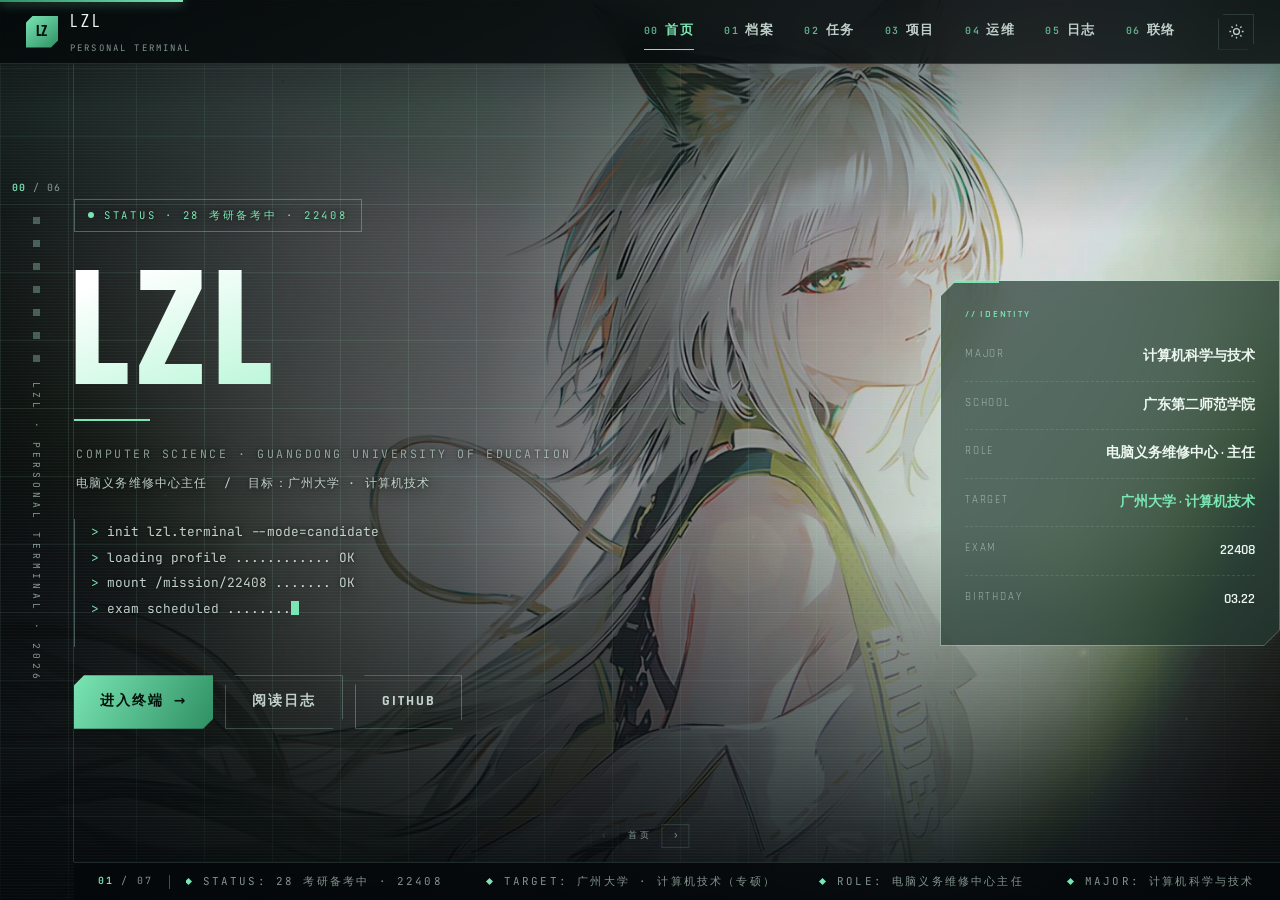
==== commit 0d4d4dca: "Add files via upload" ====
--- a/index.html
+++ b/index.html
@@ -2,7 +2,7 @@
 <html lang="zh-CN" data-theme="dark">
 <head>
 <meta charset="UTF-8">
-<meta name="viewport" content="width=device-width,initial-scale=1">
+<meta name="viewport" content="width=device-width,initial-scale=1,viewport-fit=cover">
 <title>LZL · 个人终端 — 计算机科学与技术 / 考研 22408 / 电脑义务维修中心</title>
 <meta name="description" content="LZL 的个人主页与博客：广东第二师范学院计算机科学与技术专业，电脑义务维修中心主任，正在备考 22408，目标广州大学计算机技术。">
 <meta name="theme-color" content="#04080a">
--- a/assets/css/style.css
+++ b/assets/css/style.css
@@ -50,6 +50,12 @@
   --rail:74px;
   --nav-h:66px;   /* 顶栏高度：.pane 的 padding-top 依赖它，缺了整条 padding 会被丢弃 */
   --bar-h:38px;
+
+  /* 安全区兜底：老浏览器 / 无刘海设备恒为 0，下面的 @supports 里再交给 env() */
+  --sat:0px;   /* safe-area-inset-top    */
+  --sab:0px;   /* safe-area-inset-bottom */
+  --sal:0px;   /* safe-area-inset-left   */
+  --sar:0px;   /* safe-area-inset-right  */
 }
 
 /* 白昼模式：白玻璃 + 深绿字，保留同一套几何 */
@@ -75,6 +81,25 @@
   --dim:.12;
 }
 
+/* ---------- 1b. 安全区（刘海屏 / 底部小白条） ----------
+   HTML 里 viewport-fit=cover 之后页面会铺到屏幕物理边缘，不补内边距的话，
+   顶栏会钻到刘海／状态栏底下、底部状态条会被 Home Indicator 压住。
+   这里把安全区并进 --nav-h / --bar-h：.pane 的 padding、.bar 的高度、
+   .pane-nav 的 bottom 全都引用这两个值，改一处下游自动让位。
+   包在 @supports 里是为了兜底 —— 不认 env() 的浏览器若让 calc() 取到无效
+   token，整条 padding 声明都会被作废，反而比不写更糟。 */
+@supports (padding: env(safe-area-inset-top)){
+  :root{
+    --sat:env(safe-area-inset-top, 0px);
+    --sab:env(safe-area-inset-bottom, 0px);
+    --sal:env(safe-area-inset-left, 0px);
+    --sar:env(safe-area-inset-right, 0px);
+    --nav-h:calc(66px + var(--sat));
+    --bar-h:calc(38px + var(--sab));
+  }
+  .top{padding-left:max(26px, var(--sal));padding-right:max(26px, var(--sar))}
+}
+
 /* ---------- 2. 基础 ---------- */
 *,*::before,*::after{box-sizing:border-box}
 html{scroll-behavior:smooth;scroll-padding-top:74px;height:100%}
@@ -205,8 +230,8 @@
 
 /* ---------- 5. 顶栏 ---------- */
 .top{
-  position:fixed;top:0;left:0;right:0;z-index:100;height:64px;
-  display:flex;align-items:center;gap:20px;padding:0 26px;
+  position:fixed;top:0;left:0;right:0;z-index:100;height:calc(64px + var(--sat));
+  display:flex;align-items:center;gap:20px;padding:var(--sat) 26px 0;
   transition:background .35s var(--ease), border-color .35s;
   border-bottom:1px solid transparent;
 }
@@ -249,7 +274,7 @@
 
 /* 顶部进度线 */
 .scroll-line{
-  position:fixed;top:0;left:0;height:2px;z-index:120;width:0;
+  position:fixed;top:var(--sat);left:0;height:2px;z-index:120;width:0;
   background:linear-gradient(90deg,var(--acc-deep),var(--acc));box-shadow:0 0 12px var(--acc);
   /* 与翻页同一条缓动，切换时是滑过去而不是跳过去 */
   transition:width .95s var(--ease-deck);
@@ -761,7 +786,7 @@
    明日方舟官网那种「一屏一页、左右切」的导航。
    每个 .pane 绝对定位，靠 transform 平移到 (k - idx) * 100%，互不干扰，
    好处是能给非当前页单独做缩放/透明度/视差。 */
-body.is-deck{overflow:hidden}
+body.is-deck{overflow:hidden;overscroll-behavior:none}
 body.is-deck .scrim{display:none}   /* 没有文档滚动，暗纱交给每个面板自己承担 */
 
 .stage{position:fixed;inset:0;overflow:hidden}
@@ -899,7 +924,7 @@
 /* ============ 23. 底部状态条 ============ */
 .bar{
   position:fixed;left:var(--rail);right:0;bottom:0;z-index:88;height:var(--bar-h);
-  display:flex;align-items:center;gap:16px;padding:0 24px;
+  display:flex;align-items:center;gap:16px;padding:0 24px var(--sab);
   border-top:1px solid var(--line);
   background:color-mix(in srgb, var(--base) 80%, transparent);
   backdrop-filter:blur(14px);-webkit-backdrop-filter:blur(14px);
@@ -940,9 +965,13 @@
   main{padding-left:0}
   .wrap{width:calc(100% - 40px)}
   .top__nav{
-    position:fixed;top:64px;left:0;right:0;flex-direction:column;align-items:stretch;gap:0;
+    position:fixed;top:calc(64px + var(--sat));left:0;right:0;flex-direction:column;align-items:stretch;gap:0;
     background:color-mix(in srgb,var(--base) 94%,transparent);backdrop-filter:blur(20px);
     border-bottom:1px solid var(--line);padding:10px 20px 18px;
+    /* 横屏 / 小屏时菜单可能比屏幕还高，自己滚，别顶出视口 */
+    max-height:calc(100vh - 64px - var(--sat));
+    max-height:calc(100dvh - 64px - var(--sat));
+    overflow-y:auto;overscroll-behavior:contain;
     transform:translateY(-12px);opacity:0;pointer-events:none;transition:.3s var(--ease);
   }
   .top__nav.is-open{transform:none;opacity:1;pointer-events:auto}
@@ -958,7 +987,7 @@
   .ring--lg{width:140px;height:140px}
   .ring--lg .ring__val{font-size:2rem}
   .ptwrap{height:104px}
-  .bar{padding:0 16px;gap:12px}
+  .bar{padding:0 16px var(--sab);gap:12px}
   .row{grid-template-columns:1fr;gap:5px}
   .row__n{text-align:left}
   .log__item{grid-template-columns:1fr;gap:8px}
@@ -1089,7 +1118,7 @@
 .sheet__scroll::-webkit-scrollbar{width:0}
 .sheet.is-open .sheet__scroll{transform:none}
 .sheet__bar{
-  position:sticky;top:0;z-index:3;
+  position:sticky;top:var(--sat);z-index:3;
   display:flex;align-items:center;justify-content:space-between;gap:16px;
   padding:11px 0 9px;margin-bottom:12px;
   /* 用不透明底而不是向下渐隐：渐隐会让滚过的区块标题透出来，糊在栏底 */
@@ -1132,6 +1161,67 @@
 }
 .sheet__arrow{animation:cue 1.9s var(--ease) infinite;font-size:.9rem}
 
+/* ============ 25. 手机版适配 ============
+   断点沿用上面的 1080 / 880 / 560，这一节只补「触屏专属」的那层：
+   手指点得中的尺寸、刘海安全区在横竖屏下的让位、以及小屏的排版收束。
+   全部包在 max-width / pointer 查询里，桌面鼠标设备完全不受影响。 */
+
+/* --- 25a. 触屏点击目标 >= 44px（Apple HIG 与 Material 的下限）--- */
+@media (max-width:880px){
+  /* 顶栏两个图标按钮原来 36px，拇指容易点空 */
+  .tbtn{width:44px;height:44px}
+  .brand__mark{width:36px;height:36px}
+
+  /* 翻页箭头是手机上仅次于横滑的导航方式，原来只有 28x24 */
+  .pane-nav{gap:16px;bottom:calc(var(--bar-h) + 18px)}
+  .pane-nav button{width:48px;height:44px;font-size:1.1rem}
+
+  /* 项目卡的 GitHub 链接原本只有 23.7px 高，几乎点不中 */
+  .proj__link{padding:11px 0}
+  /* 弹层关闭按钮、日志页返回链接、标签筛选 chips */
+  .sheet__close{padding:12px 18px}
+  .page-head__back{padding:12px 0}
+  .chip{display:inline-flex;align-items:center;min-height:44px;padding:0 14px}
+
+  /* 列表页 / 文章页标题区：顶栏在刘海机上高 64+sat，这里跟着让位 */
+  .page-head{padding-top:calc(104px + var(--sat))}
+
+  /* 回顶按钮：避开底部小白条 */
+  .totop{width:48px;height:48px;right:16px;bottom:calc(24px + var(--sab))}
+
+  /* 横屏刘海机：刘海在侧边，正文别钻进去 */
+  .pane{padding-left:calc(var(--rail) + var(--sal));padding-right:var(--sar)}
+  .bar{left:calc(var(--rail) + var(--sal));right:var(--sar)}
+}
+
+/* --- 25b. 手指交互：抹掉双击缩放延迟与点按灰块 --- */
+@media (hover:none) and (pointer:coarse){
+  *{-webkit-tap-highlight-color:transparent}
+  a,button,[role=button],input,textarea,select,.chip,.ringcard,.log__item,.link{touch-action:manipulation}
+}
+
+/* --- 25c. 小屏（<=400px：iPhone SE / 安卓小尺寸） --- */
+@media (max-width:400px){
+  .wrap{width:calc(100% - 32px)}
+  .panel__in{padding:18px 16px}
+  .proj .panel__in{padding:18px 16px 16px}
+
+  /* 首屏：标题别撑破一行，三个按钮改成整行排布，拇指够得着 */
+  .hero__name{font-size:clamp(3.4rem,17vw,4.6rem)}
+  .hero__tag{font-size:.6rem;letter-spacing:.18em;padding:6px 11px;margin-bottom:20px}
+  .hero__sub{font-size:.66rem;letter-spacing:.16em}
+  .hero__act{gap:10px}
+  .hero__act .btn{padding:12px 18px;font-size:.78rem;flex:1 1 auto;justify-content:center}
+
+  .sec-head__cn{font-size:1.1rem}
+  .cd__u{padding:7px 3px}
+  .cd__u b{font-size:1.35rem}
+  .ct__big{font-size:1.8rem}
+  .bar__pg{font-size:.56rem}
+  .ticker__item{font-size:.6rem}
+  .foot__meta{font-size:.55rem}
+}
+
 /* ---------- 21. 偏好 ---------- */
 @media (prefers-reduced-motion: reduce){
   *,*::before,*::after{animation-duration:.01ms !important;animation-iteration-count:1 !important;transition-duration:.01ms !important}
